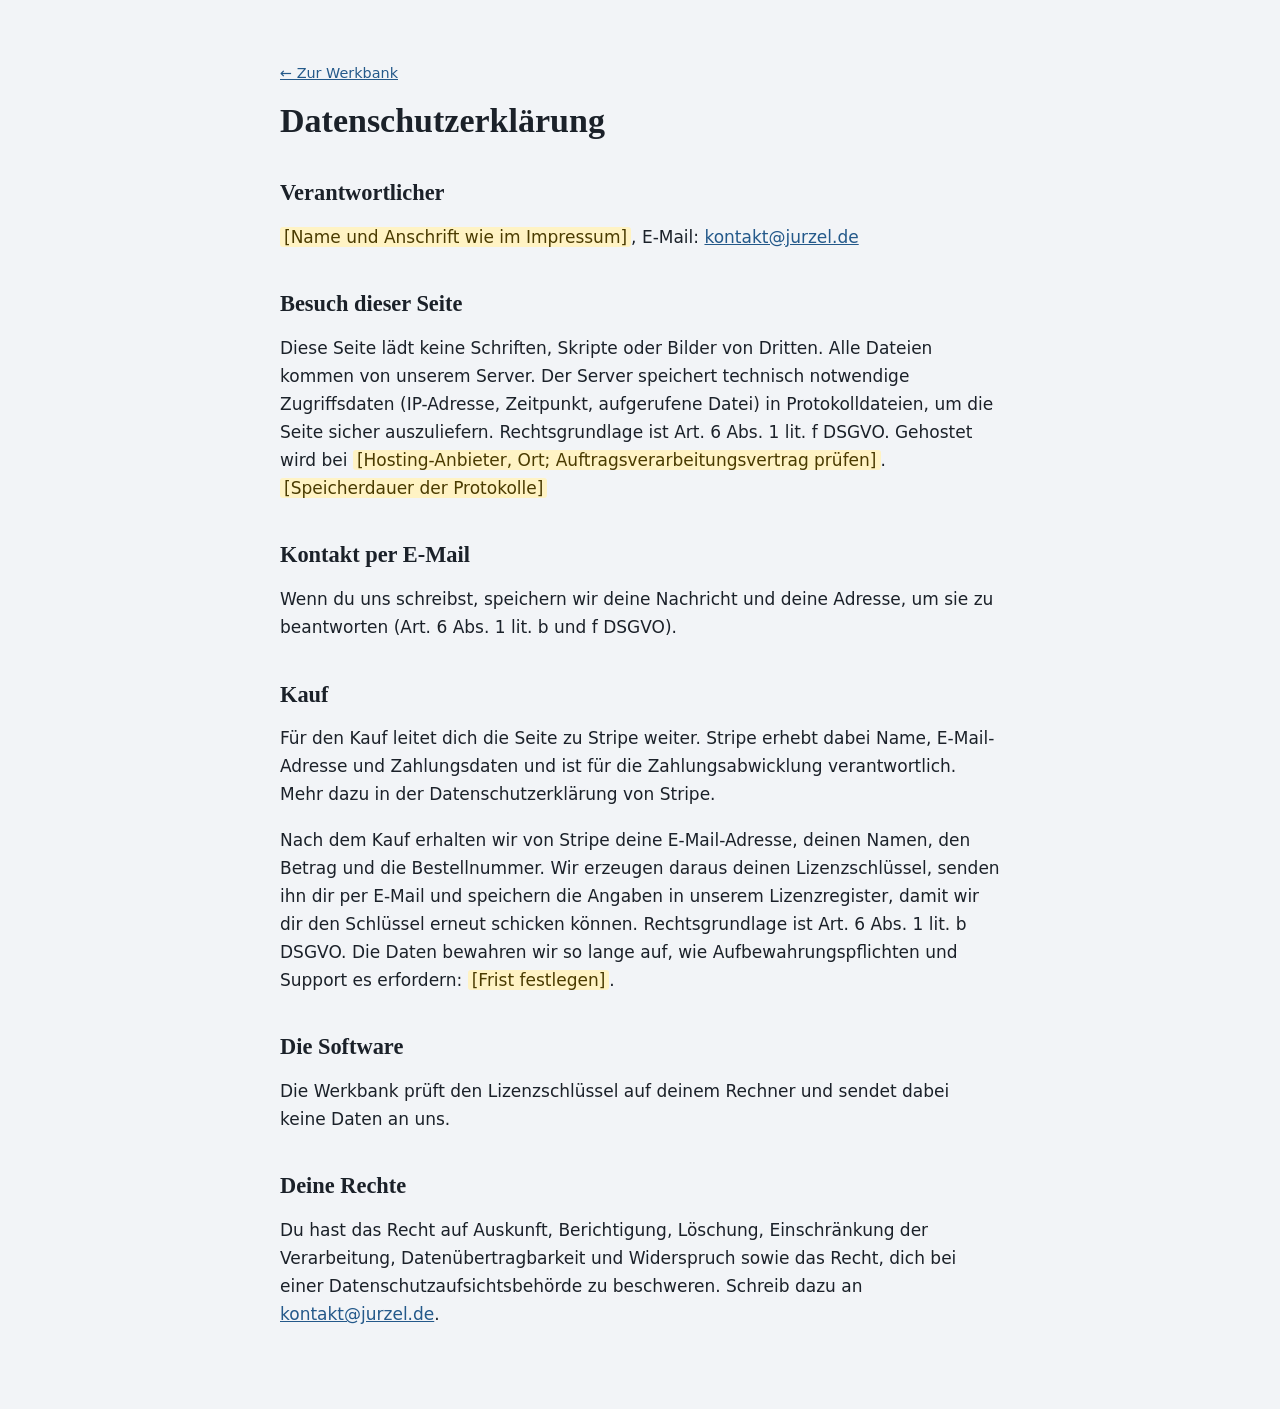
==== werkstatt-web/datenschutz.html @ 3117aa45 "Werkbank 1.1.0 mit Dart/Flutter-Code-Prüfer Erster Stand im Repository: Editor-App, Kern, Buchsatz, " ====
<!doctype html>
<html lang="de">
<head>
<meta charset="utf-8">
<meta name="viewport" content="width=device-width, initial-scale=1">
<meta name="robots" content="noindex">
<title>Datenschutz</title>
<link rel="stylesheet" href="schriften/schriften.css">
<style>
:root{--bg:#f2f4f7;--text:#1b2129;--leise:#566170;--akzent:#24598a;--linie:#cfd6df;color-scheme:light}
@media (prefers-color-scheme:dark){:root{--bg:#171c22;--text:#e4e8ee;--leise:#a3adbb;--akzent:#8fb6da;--linie:#374250;color-scheme:dark}}
body{margin:0;background:var(--bg);color:var(--text);font:400 17px/1.65 "IBM Plex Sans","Segoe UI",system-ui,sans-serif;padding:0 max(16px,env(safe-area-inset-left,0px))}
main{max-width:720px;margin:0 auto;padding-block:48px 64px}
h1,h2{font-family:"Newsreader",Georgia,serif;font-weight:560;line-height:1.15;margin:0 0 .6em}
h2{font-size:1.4rem;margin-top:1.8em}a{color:var(--akzent)}
.todo{background:#fff3c4;color:#4a3b00;padding:0 4px;border-radius:3px}
.zurueck{font-size:.9rem;color:var(--leise)}
</style>
</head>
<body>
<main>
<p class="zurueck"><a href="index.html">← Zur Werkbank</a></p>
<h1>Datenschutzerklärung</h1>
<h2>Verantwortlicher</h2>
<p><span class="todo">[Name und Anschrift wie im Impressum]</span>, E-Mail: <a href="mailto:kontakt@jurzel.de">kontakt@jurzel.de</a></p>
<h2>Besuch dieser Seite</h2>
<p>Diese Seite lädt keine Schriften, Skripte oder Bilder von Dritten. Alle Dateien kommen von unserem Server. Der Server speichert technisch notwendige Zugriffsdaten (IP-Adresse, Zeitpunkt, aufgerufene Datei) in Protokolldateien, um die Seite sicher auszuliefern. Rechtsgrundlage ist Art. 6 Abs. 1 lit. f DSGVO. Gehostet wird bei <span class="todo">[Hosting-Anbieter, Ort; Auftragsverarbeitungsvertrag prüfen]</span>. <span class="todo">[Speicherdauer der Protokolle]</span></p>
<h2>Kontakt per E-Mail</h2>
<p>Wenn du uns schreibst, speichern wir deine Nachricht und deine Adresse, um sie zu beantworten (Art. 6 Abs. 1 lit. b und f DSGVO).</p>
<h2>Kauf</h2>
<p>Für den Kauf leitet dich die Seite zu Stripe weiter. Stripe erhebt dabei Name, E-Mail-Adresse und Zahlungsdaten und ist für die Zahlungsabwicklung verantwortlich. Mehr dazu in der Datenschutzerklärung von Stripe.</p>
<p>Nach dem Kauf erhalten wir von Stripe deine E-Mail-Adresse, deinen Namen, den Betrag und die Bestellnummer. Wir erzeugen daraus deinen Lizenzschlüssel, senden ihn dir per E-Mail und speichern die Angaben in unserem Lizenzregister, damit wir dir den Schlüssel erneut schicken können. Rechtsgrundlage ist Art. 6 Abs. 1 lit. b DSGVO. Die Daten bewahren wir so lange auf, wie Aufbewahrungspflichten und Support es erfordern: <span class="todo">[Frist festlegen]</span>.</p>
<h2>Die Software</h2>
<p>Die Werkbank prüft den Lizenzschlüssel auf deinem Rechner und sendet dabei keine Daten an uns.</p>
<h2>Deine Rechte</h2>
<p>Du hast das Recht auf Auskunft, Berichtigung, Löschung, Einschränkung der Verarbeitung, Datenübertragbarkeit und Widerspruch sowie das Recht, dich bei einer Datenschutzaufsichtsbehörde zu beschweren. Schreib dazu an <a href="mailto:kontakt@jurzel.de">kontakt@jurzel.de</a>.</p>
</main>
</body>
</html>
---- werkstatt-web/schriften/schriften.css ----
/* latin-ext */
@font-face {
  font-family: 'IBM Plex Sans';
  font-style: normal;
  font-weight: 400;
  font-stretch: 100%;
  font-display: swap;
  src: url(schriften/IBMPlexSans-normal-latin-ext-71c30c.woff2) format('woff2');
  unicode-range: U+0100-02BA, U+02BD-02C5, U+02C7-02CC, U+02CE-02D7, U+02DD-02FF, U+0304, U+0308, U+0329, U+1D00-1DBF, U+1E00-1E9F, U+1EF2-1EFF, U+2020, U+20A0-20AB, U+20AD-20C4, U+2113, U+2C60-2C7F, U+A720-A7FF;
}
/* latin */
@font-face {
  font-family: 'IBM Plex Sans';
  font-style: normal;
  font-weight: 400;
  font-stretch: 100%;
  font-display: swap;
  src: url(schriften/IBMPlexSans-normal-latin-a68a20.woff2) format('woff2');
  unicode-range: U+0000-00FF, U+0131, U+0152-0153, U+02BB-02BC, U+02C6, U+02DA, U+02DC, U+0304, U+0308, U+0329, U+2000-206F, U+20AC, U+2122, U+2191, U+2193, U+2212, U+2215, U+FEFF, U+FFFD;
}
/* latin-ext */
@font-face {
  font-family: 'IBM Plex Sans';
  font-style: normal;
  font-weight: 500;
  font-stretch: 100%;
  font-display: swap;
  src: url(schriften/IBMPlexSans-normal-latin-ext-71c30c.woff2) format('woff2');
  unicode-range: U+0100-02BA, U+02BD-02C5, U+02C7-02CC, U+02CE-02D7, U+02DD-02FF, U+0304, U+0308, U+0329, U+1D00-1DBF, U+1E00-1E9F, U+1EF2-1EFF, U+2020, U+20A0-20AB, U+20AD-20C4, U+2113, U+2C60-2C7F, U+A720-A7FF;
}
/* latin */
@font-face {
  font-family: 'IBM Plex Sans';
  font-style: normal;
  font-weight: 500;
  font-stretch: 100%;
  font-display: swap;
  src: url(schriften/IBMPlexSans-normal-latin-a68a20.woff2) format('woff2');
  unicode-range: U+0000-00FF, U+0131, U+0152-0153, U+02BB-02BC, U+02C6, U+02DA, U+02DC, U+0304, U+0308, U+0329, U+2000-206F, U+20AC, U+2122, U+2191, U+2193, U+2212, U+2215, U+FEFF, U+FFFD;
}
/* latin-ext */
@font-face {
  font-family: 'IBM Plex Sans';
  font-style: normal;
  font-weight: 600;
  font-stretch: 100%;
  font-display: swap;
  src: url(schriften/IBMPlexSans-normal-latin-ext-71c30c.woff2) format('woff2');
  unicode-range: U+0100-02BA, U+02BD-02C5, U+02C7-02CC, U+02CE-02D7, U+02DD-02FF, U+0304, U+0308, U+0329, U+1D00-1DBF, U+1E00-1E9F, U+1EF2-1EFF, U+2020, U+20A0-20AB, U+20AD-20C4, U+2113, U+2C60-2C7F, U+A720-A7FF;
}
/* latin */
@font-face {
  font-family: 'IBM Plex Sans';
  font-style: normal;
  font-weight: 600;
  font-stretch: 100%;
  font-display: swap;
  src: url(schriften/IBMPlexSans-normal-latin-a68a20.woff2) format('woff2');
  unicode-range: U+0000-00FF, U+0131, U+0152-0153, U+02BB-02BC, U+02C6, U+02DA, U+02DC, U+0304, U+0308, U+0329, U+2000-206F, U+20AC, U+2122, U+2191, U+2193, U+2212, U+2215, U+FEFF, U+FFFD;
}
/* latin-ext */
@font-face {
  font-family: 'JetBrains Mono';
  font-style: normal;
  font-weight: 400;
  font-display: swap;
  src: url(schriften/JetBrainsMono-normal-latin-ext-ba1653.woff2) format('woff2');
  unicode-range: U+0100-02BA, U+02BD-02C5, U+02C7-02CC, U+02CE-02D7, U+02DD-02FF, U+0304, U+0308, U+0329, U+1D00-1DBF, U+1E00-1E9F, U+1EF2-1EFF, U+2020, U+20A0-20AB, U+20AD-20C4, U+2113, U+2C60-2C7F, U+A720-A7FF;
}
/* latin */
@font-face {
  font-family: 'JetBrains Mono';
  font-style: normal;
  font-weight: 400;
  font-display: swap;
  src: url(schriften/JetBrainsMono-normal-latin-480c06.woff2) format('woff2');
  unicode-range: U+0000-00FF, U+0131, U+0152-0153, U+02BB-02BC, U+02C6, U+02DA, U+02DC, U+0304, U+0308, U+0329, U+2000-206F, U+20AC, U+2122, U+2191, U+2193, U+2212, U+2215, U+FEFF, U+FFFD;
}
/* latin-ext */
@font-face {
  font-family: 'JetBrains Mono';
  font-style: normal;
  font-weight: 500;
  font-display: swap;
  src: url(schriften/JetBrainsMono-normal-latin-ext-ba1653.woff2) format('woff2');
  unicode-range: U+0100-02BA, U+02BD-02C5, U+02C7-02CC, U+02CE-02D7, U+02DD-02FF, U+0304, U+0308, U+0329, U+1D00-1DBF, U+1E00-1E9F, U+1EF2-1EFF, U+2020, U+20A0-20AB, U+20AD-20C4, U+2113, U+2C60-2C7F, U+A720-A7FF;
}
/* latin */
@font-face {
  font-family: 'JetBrains Mono';
  font-style: normal;
  font-weight: 500;
  font-display: swap;
  src: url(schriften/JetBrainsMono-normal-latin-480c06.woff2) format('woff2');
  unicode-range: U+0000-00FF, U+0131, U+0152-0153, U+02BB-02BC, U+02C6, U+02DA, U+02DC, U+0304, U+0308, U+0329, U+2000-206F, U+20AC, U+2122, U+2191, U+2193, U+2212, U+2215, U+FEFF, U+FFFD;
}
/* latin-ext */
@font-face {
  font-family: 'Newsreader';
  font-style: italic;
  font-weight: 400 600;
  font-display: swap;
  src: url(schriften/Newsreader-italic-latin-ext-c62bdc.woff2) format('woff2');
  unicode-range: U+0100-02BA, U+02BD-02C5, U+02C7-02CC, U+02CE-02D7, U+02DD-02FF, U+0304, U+0308, U+0329, U+1D00-1DBF, U+1E00-1E9F, U+1EF2-1EFF, U+2020, U+20A0-20AB, U+20AD-20C4, U+2113, U+2C60-2C7F, U+A720-A7FF;
}
/* latin */
@font-face {
  font-family: 'Newsreader';
  font-style: italic;
  font-weight: 400 600;
  font-display: swap;
  src: url(schriften/Newsreader-italic-latin-84f4aa.woff2) format('woff2');
  unicode-range: U+0000-00FF, U+0131, U+0152-0153, U+02BB-02BC, U+02C6, U+02DA, U+02DC, U+0304, U+0308, U+0329, U+2000-206F, U+20AC, U+2122, U+2191, U+2193, U+2212, U+2215, U+FEFF, U+FFFD;
}
/* latin-ext */
@font-face {
  font-family: 'Newsreader';
  font-style: normal;
  font-weight: 400 700;
  font-display: swap;
  src: url(schriften/Newsreader-normal-latin-ext-d8c865.woff2) format('woff2');
  unicode-range: U+0100-02BA, U+02BD-02C5, U+02C7-02CC, U+02CE-02D7, U+02DD-02FF, U+0304, U+0308, U+0329, U+1D00-1DBF, U+1E00-1E9F, U+1EF2-1EFF, U+2020, U+20A0-20AB, U+20AD-20C4, U+2113, U+2C60-2C7F, U+A720-A7FF;
}
/* latin */
@font-face {
  font-family: 'Newsreader';
  font-style: normal;
  font-weight: 400 700;
  font-display: swap;
  src: url(schriften/Newsreader-normal-latin-b76914.woff2) format('woff2');
  unicode-range: U+0000-00FF, U+0131, U+0152-0153, U+02BB-02BC, U+02C6, U+02DA, U+02DC, U+0304, U+0308, U+0329, U+2000-206F, U+20AC, U+2122, U+2191, U+2193, U+2212, U+2215, U+FEFF, U+FFFD;
}
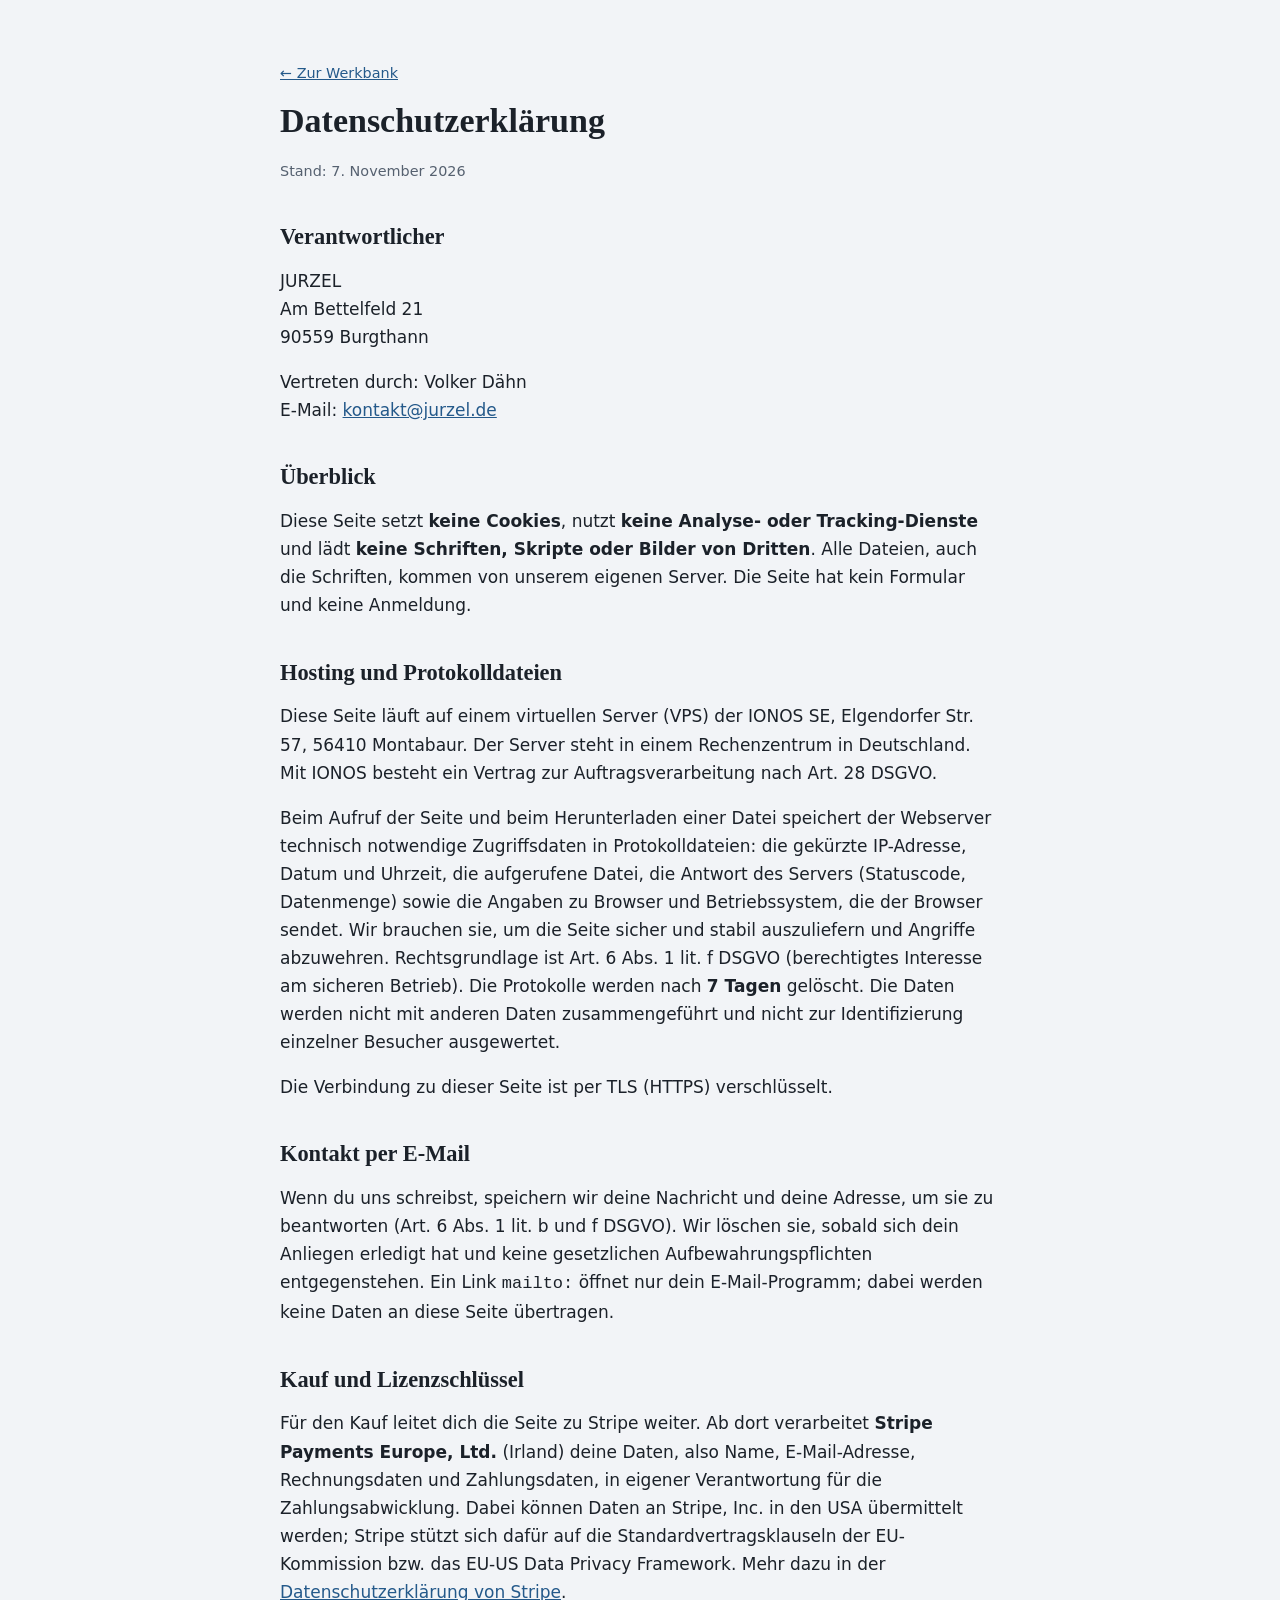
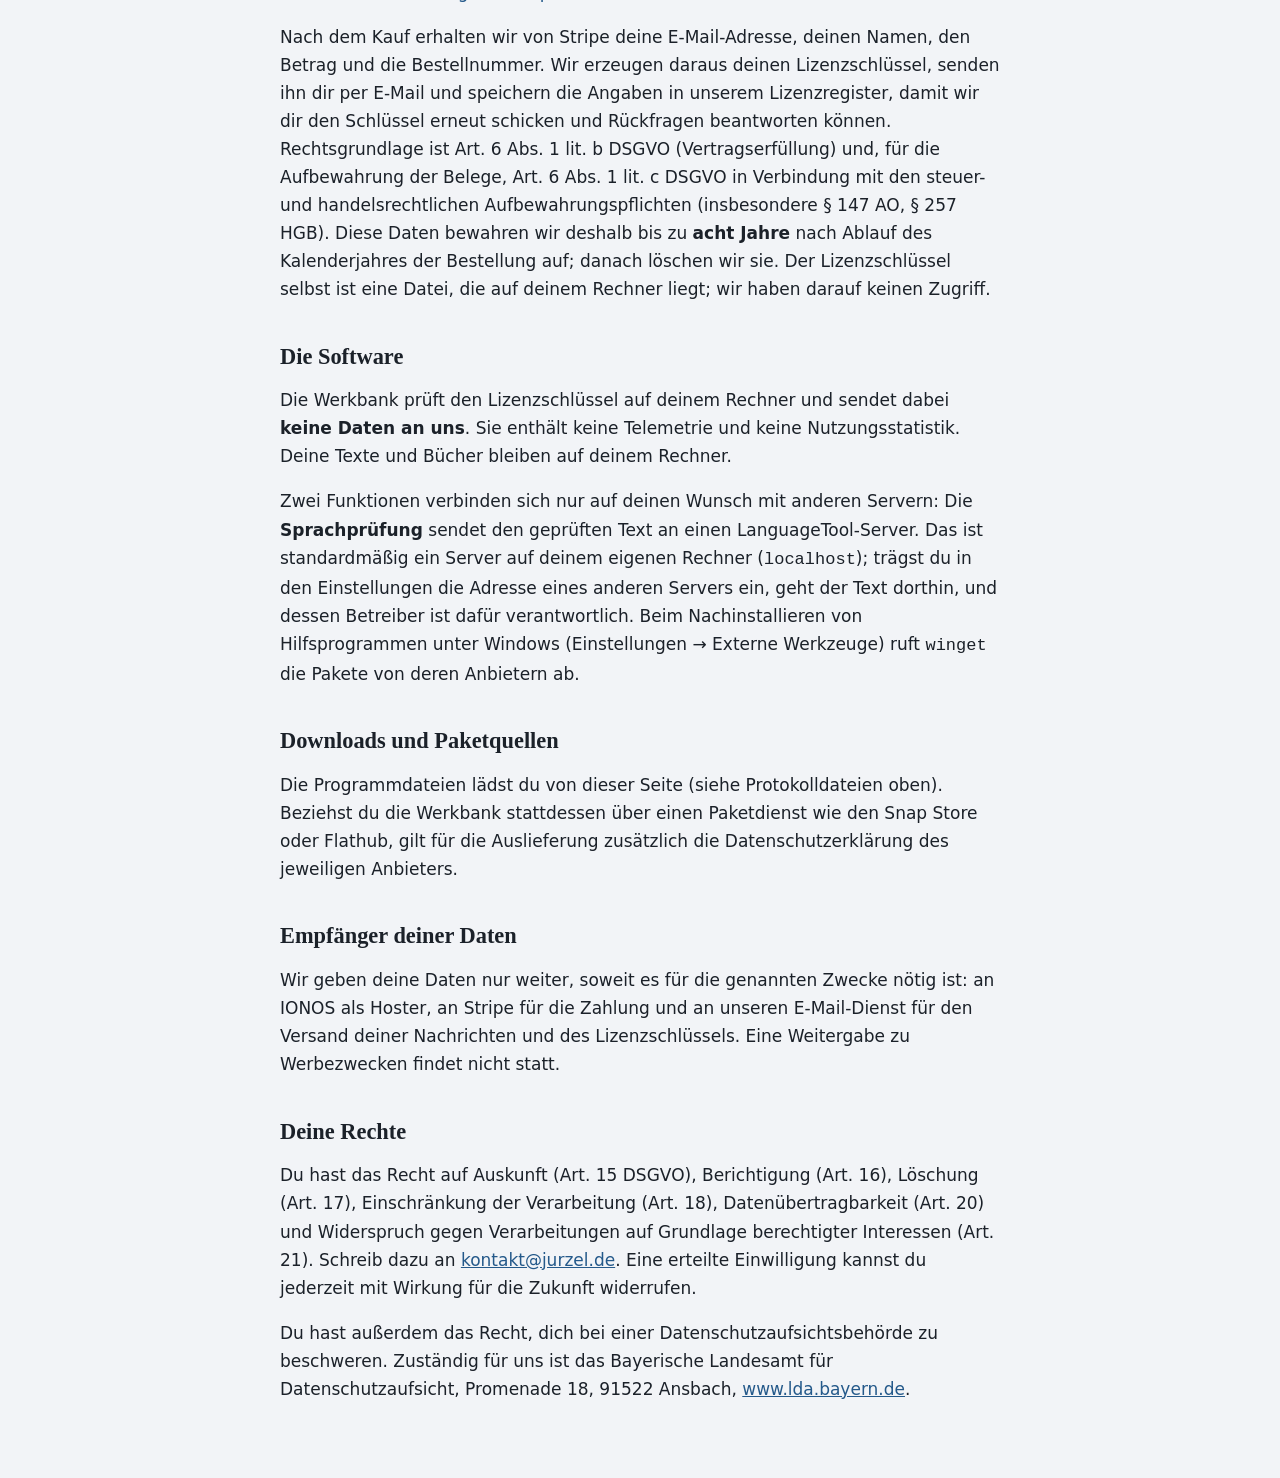
==== commit b6f0ebf0: "Version 1.5 mit Menü und Statuszeile" ====
--- a/werkstatt-web/datenschutz.html
+++ b/werkstatt-web/datenschutz.html
@@ -21,19 +21,43 @@
 <main>
 <p class="zurueck"><a href="index.html">← Zur Werkbank</a></p>
 <h1>Datenschutzerklärung</h1>
+<p class="zurueck">Stand: 7. November 2026</p>
+
 <h2>Verantwortlicher</h2>
-<p><span class="todo">[Name und Anschrift wie im Impressum]</span>, E-Mail: <a href="mailto:kontakt@jurzel.de">kontakt@jurzel.de</a></p>
-<h2>Besuch dieser Seite</h2>
-<p>Diese Seite lädt keine Schriften, Skripte oder Bilder von Dritten. Alle Dateien kommen von unserem Server. Der Server speichert technisch notwendige Zugriffsdaten (IP-Adresse, Zeitpunkt, aufgerufene Datei) in Protokolldateien, um die Seite sicher auszuliefern. Rechtsgrundlage ist Art. 6 Abs. 1 lit. f DSGVO. Gehostet wird bei <span class="todo">[Hosting-Anbieter, Ort; Auftragsverarbeitungsvertrag prüfen]</span>. <span class="todo">[Speicherdauer der Protokolle]</span></p>
+<p>JURZEL<br>
+Am Bettelfeld 21<br>
+90559 Burgthann</p>
+<p>Vertreten durch: Volker Dähn<br>
+E-Mail: <a href="mailto:kontakt@jurzel.de">kontakt@jurzel.de</a></p>
+
+<h2>Überblick</h2>
+<p>Diese Seite setzt <b>keine Cookies</b>, nutzt <b>keine Analyse- oder Tracking-Dienste</b> und lädt <b>keine Schriften, Skripte oder Bilder von Dritten</b>. Alle Dateien, auch die Schriften, kommen von unserem eigenen Server. Die Seite hat kein Formular und keine Anmeldung.</p>
+
+<h2>Hosting und Protokolldateien</h2>
+<p>Diese Seite läuft auf einem virtuellen Server (VPS) der IONOS SE, Elgendorfer Str. 57, 56410 Montabaur. Der Server steht in einem Rechenzentrum in Deutschland. Mit IONOS besteht ein Vertrag zur Auftragsverarbeitung nach Art. 28 DSGVO.</p>
+<p>Beim Aufruf der Seite und beim Herunterladen einer Datei speichert der Webserver technisch notwendige Zugriffsdaten in Protokolldateien: die gekürzte IP-Adresse, Datum und Uhrzeit, die aufgerufene Datei, die Antwort des Servers (Statuscode, Datenmenge) sowie die Angaben zu Browser und Betriebssystem, die der Browser sendet. Wir brauchen sie, um die Seite sicher und stabil auszuliefern und Angriffe abzuwehren. Rechtsgrundlage ist Art. 6 Abs. 1 lit. f DSGVO (berechtigtes Interesse am sicheren Betrieb). Die Protokolle werden nach <b>7 Tagen</b> gelöscht. Die Daten werden nicht mit anderen Daten zusammengeführt und nicht zur Identifizierung einzelner Besucher ausgewertet.</p>
+<p>Die Verbindung zu dieser Seite ist per TLS (HTTPS) verschlüsselt.</p>
+
 <h2>Kontakt per E-Mail</h2>
-<p>Wenn du uns schreibst, speichern wir deine Nachricht und deine Adresse, um sie zu beantworten (Art. 6 Abs. 1 lit. b und f DSGVO).</p>
-<h2>Kauf</h2>
-<p>Für den Kauf leitet dich die Seite zu Stripe weiter. Stripe erhebt dabei Name, E-Mail-Adresse und Zahlungsdaten und ist für die Zahlungsabwicklung verantwortlich. Mehr dazu in der Datenschutzerklärung von Stripe.</p>
-<p>Nach dem Kauf erhalten wir von Stripe deine E-Mail-Adresse, deinen Namen, den Betrag und die Bestellnummer. Wir erzeugen daraus deinen Lizenzschlüssel, senden ihn dir per E-Mail und speichern die Angaben in unserem Lizenzregister, damit wir dir den Schlüssel erneut schicken können. Rechtsgrundlage ist Art. 6 Abs. 1 lit. b DSGVO. Die Daten bewahren wir so lange auf, wie Aufbewahrungspflichten und Support es erfordern: <span class="todo">[Frist festlegen]</span>.</p>
+<p>Wenn du uns schreibst, speichern wir deine Nachricht und deine Adresse, um sie zu beantworten (Art. 6 Abs. 1 lit. b und f DSGVO). Wir löschen sie, sobald sich dein Anliegen erledigt hat und keine gesetzlichen Aufbewahrungspflichten entgegenstehen. Ein Link <code>mailto:</code> öffnet nur dein E-Mail-Programm; dabei werden keine Daten an diese Seite übertragen.</p>
+
+<h2>Kauf und Lizenzschlüssel</h2>
+<p>Für den Kauf leitet dich die Seite zu Stripe weiter. Ab dort verarbeitet <b>Stripe Payments Europe, Ltd.</b> (Irland) deine Daten, also Name, E-Mail-Adresse, Rechnungsdaten und Zahlungsdaten, in eigener Verantwortung für die Zahlungsabwicklung. Dabei können Daten an Stripe, Inc. in den USA übermittelt werden; Stripe stützt sich dafür auf die Standardvertragsklauseln der EU-Kommission bzw. das EU-US Data Privacy Framework. Mehr dazu in der <a href="https://stripe.com/de/privacy">Datenschutzerklärung von Stripe</a>.</p>
+<p>Nach dem Kauf erhalten wir von Stripe deine E-Mail-Adresse, deinen Namen, den Betrag und die Bestellnummer. Wir erzeugen daraus deinen Lizenzschlüssel, senden ihn dir per E-Mail und speichern die Angaben in unserem Lizenzregister, damit wir dir den Schlüssel erneut schicken und Rückfragen beantworten können. Rechtsgrundlage ist Art. 6 Abs. 1 lit. b DSGVO (Vertragserfüllung) und, für die Aufbewahrung der Belege, Art. 6 Abs. 1 lit. c DSGVO in Verbindung mit den steuer- und handelsrechtlichen Aufbewahrungspflichten (insbesondere § 147 AO, § 257 HGB). Diese Daten bewahren wir deshalb bis zu <b>acht Jahre</b> nach Ablauf des Kalenderjahres der Bestellung auf; danach löschen wir sie. Der Lizenzschlüssel selbst ist eine Datei, die auf deinem Rechner liegt; wir haben darauf keinen Zugriff.</p>
+
 <h2>Die Software</h2>
-<p>Die Werkbank prüft den Lizenzschlüssel auf deinem Rechner und sendet dabei keine Daten an uns.</p>
+<p>Die Werkbank prüft den Lizenzschlüssel auf deinem Rechner und sendet dabei <b>keine Daten an uns</b>. Sie enthält keine Telemetrie und keine Nutzungsstatistik. Deine Texte und Bücher bleiben auf deinem Rechner.</p>
+<p>Zwei Funktionen verbinden sich nur auf deinen Wunsch mit anderen Servern: Die <b>Sprachprüfung</b> sendet den geprüften Text an einen LanguageTool-Server. Das ist standardmäßig ein Server auf deinem eigenen Rechner (<code>localhost</code>); trägst du in den Einstellungen die Adresse eines anderen Servers ein, geht der Text dorthin, und dessen Betreiber ist dafür verantwortlich. Beim Nachinstallieren von Hilfsprogrammen unter Windows (Einstellungen → Externe Werkzeuge) ruft <code>winget</code> die Pakete von deren Anbietern ab.</p>
+
+<h2>Downloads und Paketquellen</h2>
+<p>Die Programmdateien lädst du von dieser Seite (siehe Protokolldateien oben). Beziehst du die Werkbank stattdessen über einen Paketdienst wie den Snap Store oder Flathub, gilt für die Auslieferung zusätzlich die Datenschutzerklärung des jeweiligen Anbieters.</p>
+
+<h2>Empfänger deiner Daten</h2>
+<p>Wir geben deine Daten nur weiter, soweit es für die genannten Zwecke nötig ist: an IONOS als Hoster, an Stripe für die Zahlung und an unseren E-Mail-Dienst für den Versand deiner Nachrichten und des Lizenzschlüssels. Eine Weitergabe zu Werbezwecken findet nicht statt.</p>
+
 <h2>Deine Rechte</h2>
-<p>Du hast das Recht auf Auskunft, Berichtigung, Löschung, Einschränkung der Verarbeitung, Datenübertragbarkeit und Widerspruch sowie das Recht, dich bei einer Datenschutzaufsichtsbehörde zu beschweren. Schreib dazu an <a href="mailto:kontakt@jurzel.de">kontakt@jurzel.de</a>.</p>
+<p>Du hast das Recht auf Auskunft (Art. 15 DSGVO), Berichtigung (Art. 16), Löschung (Art. 17), Einschränkung der Verarbeitung (Art. 18), Datenübertragbarkeit (Art. 20) und Widerspruch gegen Verarbeitungen auf Grundlage berechtigter Interessen (Art. 21). Schreib dazu an <a href="mailto:kontakt@jurzel.de">kontakt@jurzel.de</a>. Eine erteilte Einwilligung kannst du jederzeit mit Wirkung für die Zukunft widerrufen.</p>
+<p>Du hast außerdem das Recht, dich bei einer Datenschutzaufsichtsbehörde zu beschweren. Zuständig für uns ist das Bayerische Landesamt für Datenschutzaufsicht, Promenade 18, 91522 Ansbach, <a href="https://www.lda.bayern.de">www.lda.bayern.de</a>.</p>
 </main>
 </body>
 </html>
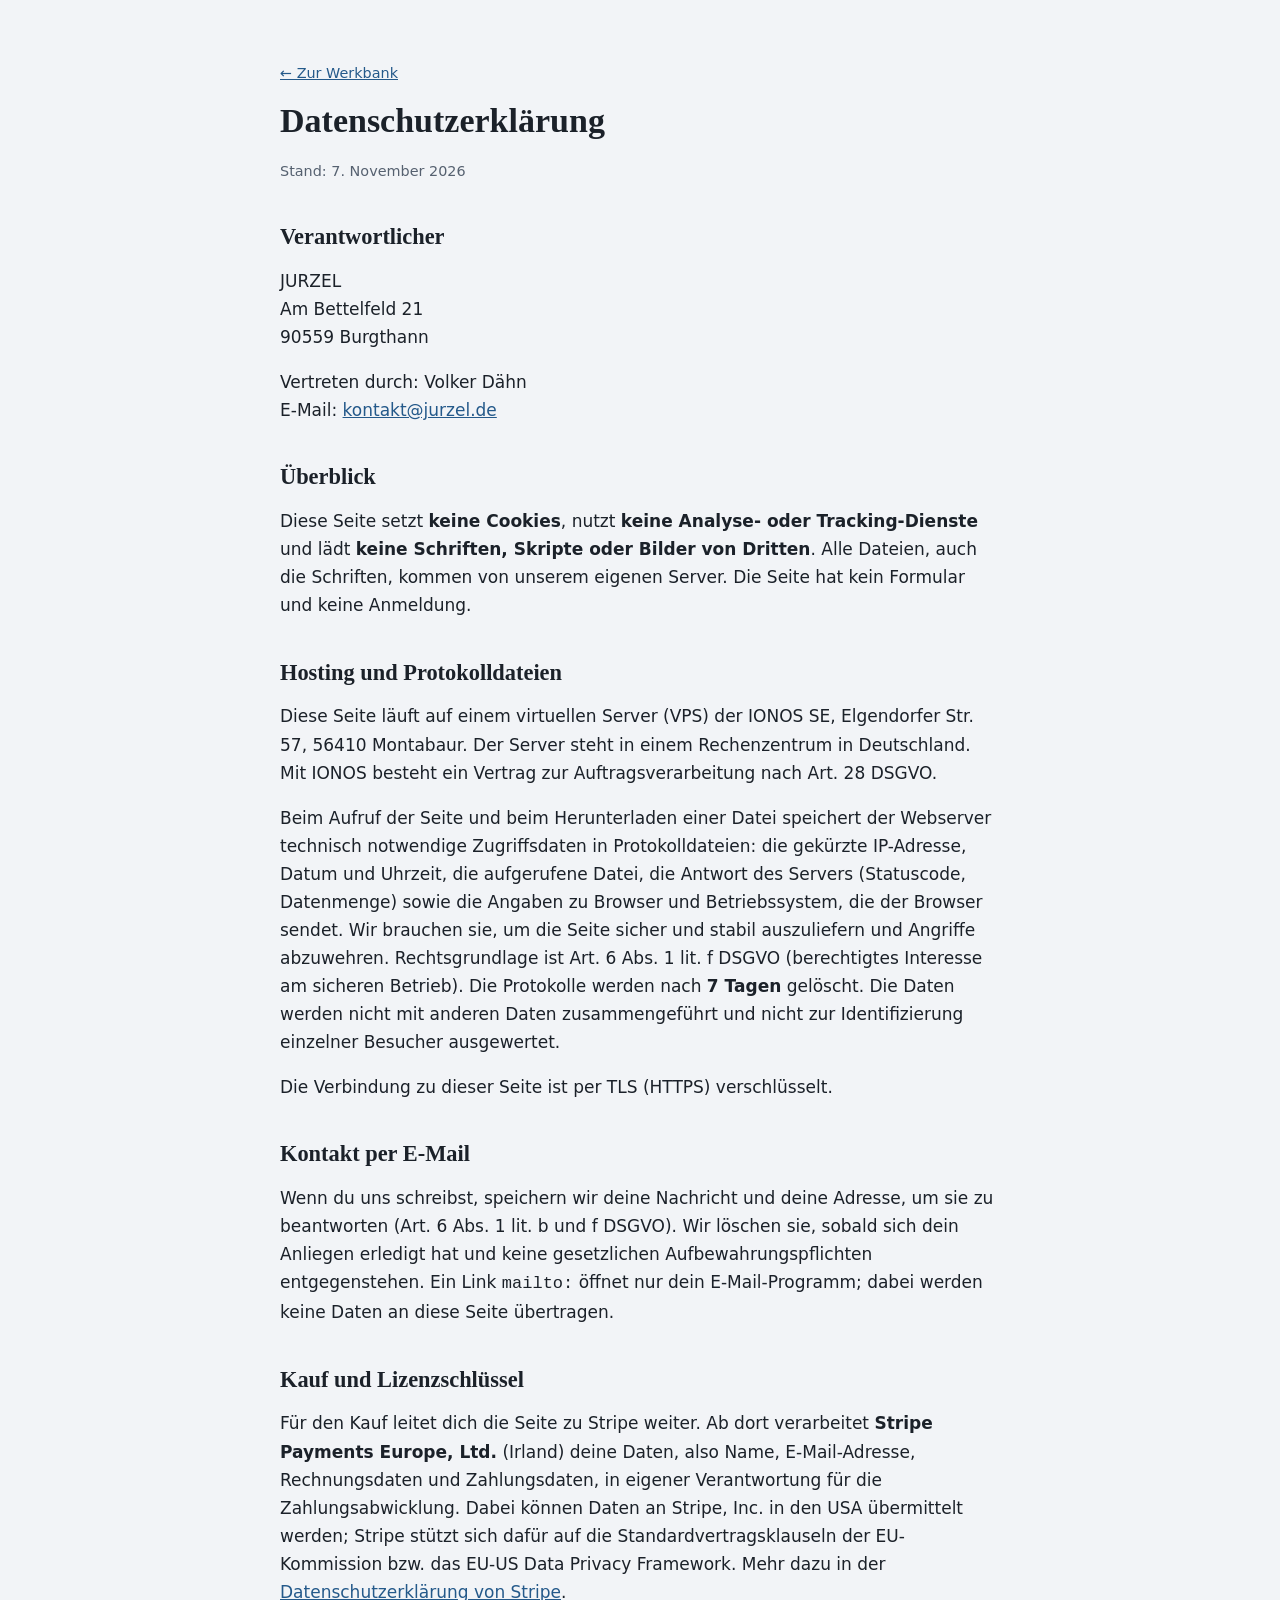
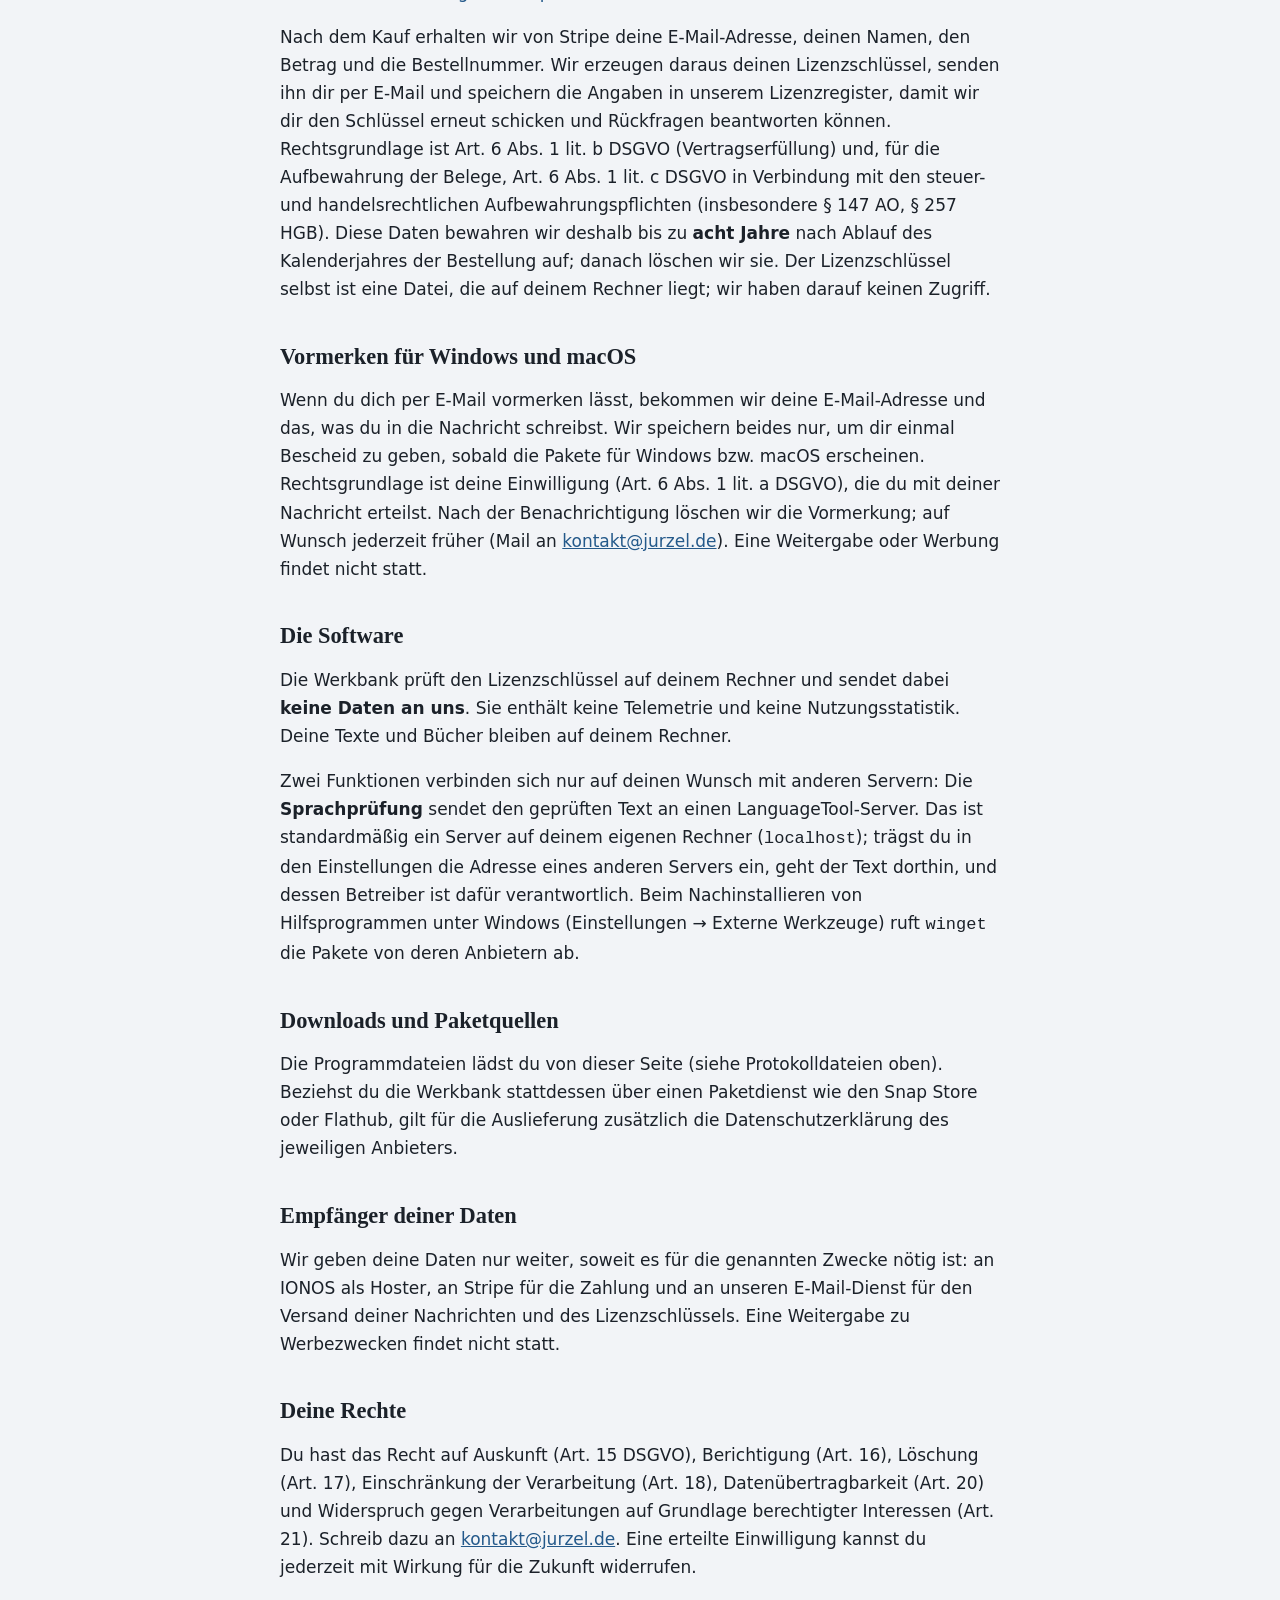
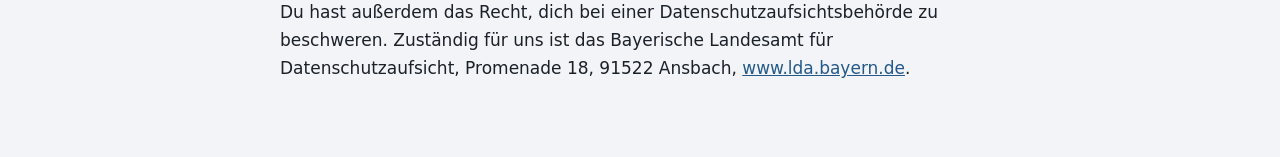
==== commit 3ff12150: "Lizenzkonformität, Skript-Prüfer, schlanker Snap, überarbeitete Webseite - Lizenzen: Lizenztexte der" ====
--- a/werkstatt-web/datenschutz.html
+++ b/werkstatt-web/datenschutz.html
@@ -45,6 +45,9 @@
 <p>Für den Kauf leitet dich die Seite zu Stripe weiter. Ab dort verarbeitet <b>Stripe Payments Europe, Ltd.</b> (Irland) deine Daten, also Name, E-Mail-Adresse, Rechnungsdaten und Zahlungsdaten, in eigener Verantwortung für die Zahlungsabwicklung. Dabei können Daten an Stripe, Inc. in den USA übermittelt werden; Stripe stützt sich dafür auf die Standardvertragsklauseln der EU-Kommission bzw. das EU-US Data Privacy Framework. Mehr dazu in der <a href="https://stripe.com/de/privacy">Datenschutzerklärung von Stripe</a>.</p>
 <p>Nach dem Kauf erhalten wir von Stripe deine E-Mail-Adresse, deinen Namen, den Betrag und die Bestellnummer. Wir erzeugen daraus deinen Lizenzschlüssel, senden ihn dir per E-Mail und speichern die Angaben in unserem Lizenzregister, damit wir dir den Schlüssel erneut schicken und Rückfragen beantworten können. Rechtsgrundlage ist Art. 6 Abs. 1 lit. b DSGVO (Vertragserfüllung) und, für die Aufbewahrung der Belege, Art. 6 Abs. 1 lit. c DSGVO in Verbindung mit den steuer- und handelsrechtlichen Aufbewahrungspflichten (insbesondere § 147 AO, § 257 HGB). Diese Daten bewahren wir deshalb bis zu <b>acht Jahre</b> nach Ablauf des Kalenderjahres der Bestellung auf; danach löschen wir sie. Der Lizenzschlüssel selbst ist eine Datei, die auf deinem Rechner liegt; wir haben darauf keinen Zugriff.</p>
 
+<h2 id="vormerken">Vormerken für Windows und macOS</h2>
+<p>Wenn du dich per E-Mail vormerken lässt, bekommen wir deine E-Mail-Adresse und das, was du in die Nachricht schreibst. Wir speichern beides nur, um dir einmal Bescheid zu geben, sobald die Pakete für Windows bzw. macOS erscheinen. Rechtsgrundlage ist deine Einwilligung (Art. 6 Abs. 1 lit. a DSGVO), die du mit deiner Nachricht erteilst. Nach der Benachrichtigung löschen wir die Vormerkung; auf Wunsch jederzeit früher (Mail an <a href="mailto:kontakt@jurzel.de">kontakt@jurzel.de</a>). Eine Weitergabe oder Werbung findet nicht statt.</p>
+
 <h2>Die Software</h2>
 <p>Die Werkbank prüft den Lizenzschlüssel auf deinem Rechner und sendet dabei <b>keine Daten an uns</b>. Sie enthält keine Telemetrie und keine Nutzungsstatistik. Deine Texte und Bücher bleiben auf deinem Rechner.</p>
 <p>Zwei Funktionen verbinden sich nur auf deinen Wunsch mit anderen Servern: Die <b>Sprachprüfung</b> sendet den geprüften Text an einen LanguageTool-Server. Das ist standardmäßig ein Server auf deinem eigenen Rechner (<code>localhost</code>); trägst du in den Einstellungen die Adresse eines anderen Servers ein, geht der Text dorthin, und dessen Betreiber ist dafür verantwortlich. Beim Nachinstallieren von Hilfsprogrammen unter Windows (Einstellungen → Externe Werkzeuge) ruft <code>winget</code> die Pakete von deren Anbietern ab.</p>
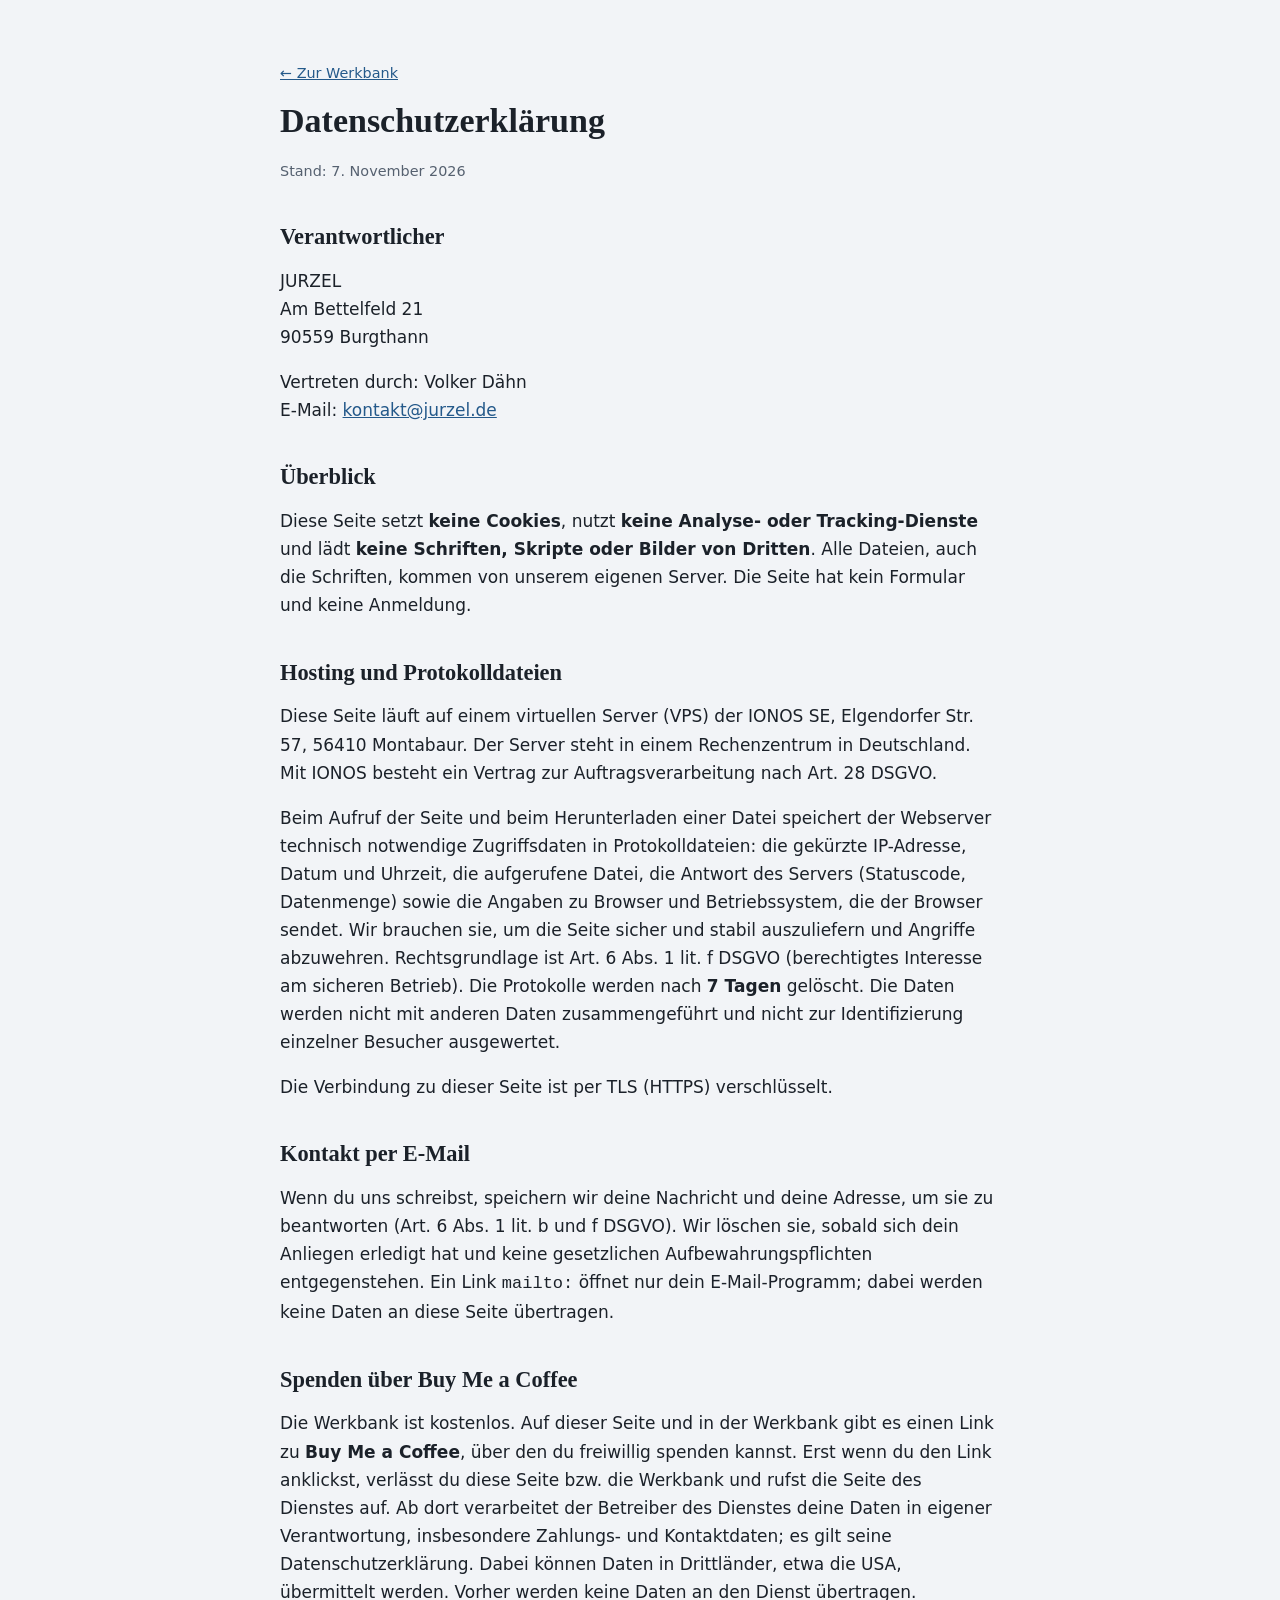
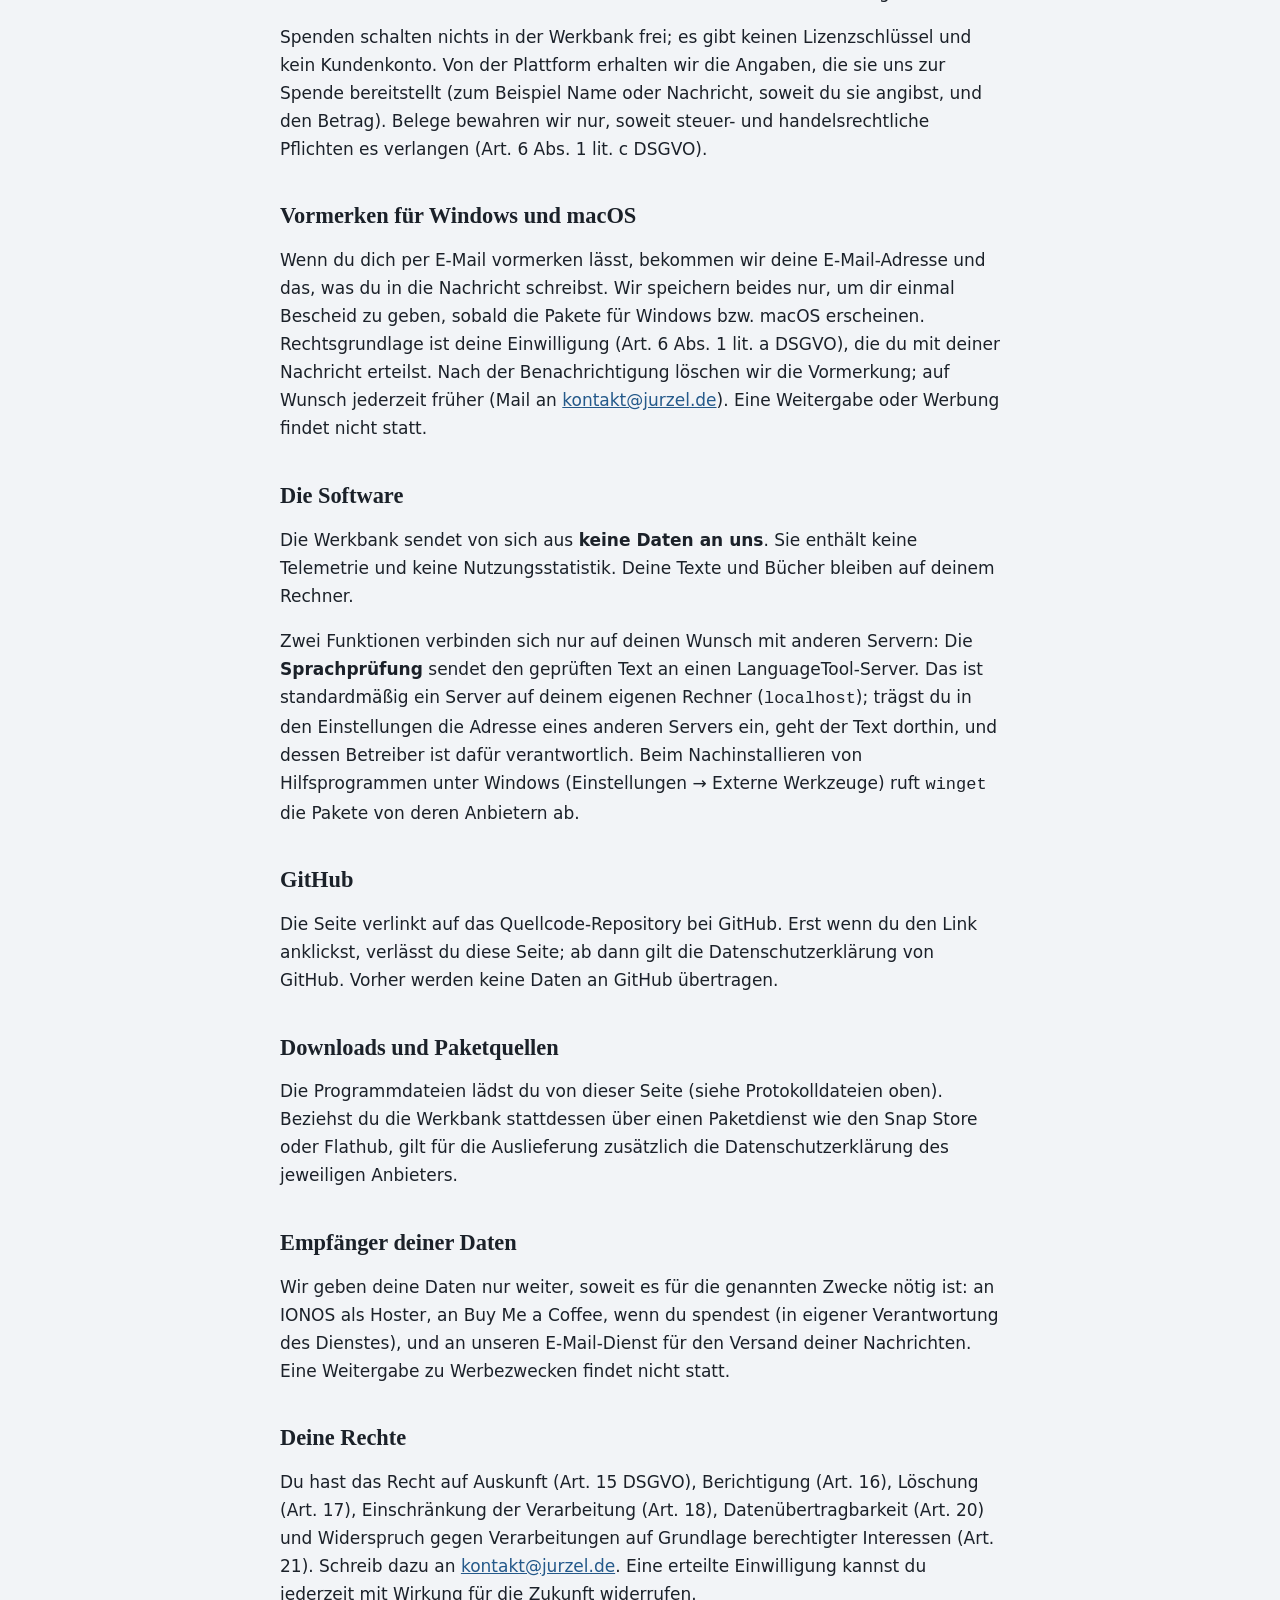
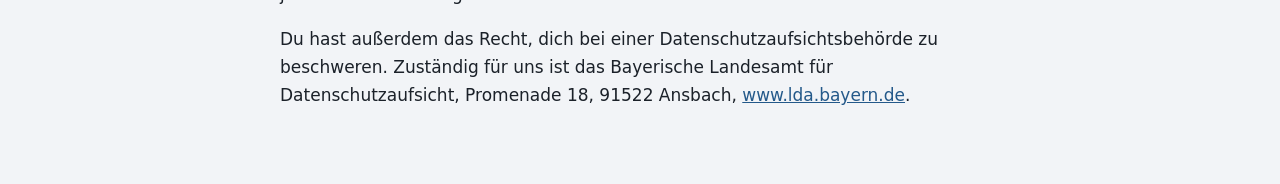
==== commit 78cc2c61: "Bereinigung: Veraltete Lizenz- und Stripe-Dateien entfernt" ====
--- a/werkstatt-web/datenschutz.html
+++ b/werkstatt-web/datenschutz.html
@@ -41,22 +41,25 @@
 <h2>Kontakt per E-Mail</h2>
 <p>Wenn du uns schreibst, speichern wir deine Nachricht und deine Adresse, um sie zu beantworten (Art. 6 Abs. 1 lit. b und f DSGVO). Wir löschen sie, sobald sich dein Anliegen erledigt hat und keine gesetzlichen Aufbewahrungspflichten entgegenstehen. Ein Link <code>mailto:</code> öffnet nur dein E-Mail-Programm; dabei werden keine Daten an diese Seite übertragen.</p>
 
-<h2>Kauf und Lizenzschlüssel</h2>
-<p>Für den Kauf leitet dich die Seite zu Stripe weiter. Ab dort verarbeitet <b>Stripe Payments Europe, Ltd.</b> (Irland) deine Daten, also Name, E-Mail-Adresse, Rechnungsdaten und Zahlungsdaten, in eigener Verantwortung für die Zahlungsabwicklung. Dabei können Daten an Stripe, Inc. in den USA übermittelt werden; Stripe stützt sich dafür auf die Standardvertragsklauseln der EU-Kommission bzw. das EU-US Data Privacy Framework. Mehr dazu in der <a href="https://stripe.com/de/privacy">Datenschutzerklärung von Stripe</a>.</p>
-<p>Nach dem Kauf erhalten wir von Stripe deine E-Mail-Adresse, deinen Namen, den Betrag und die Bestellnummer. Wir erzeugen daraus deinen Lizenzschlüssel, senden ihn dir per E-Mail und speichern die Angaben in unserem Lizenzregister, damit wir dir den Schlüssel erneut schicken und Rückfragen beantworten können. Rechtsgrundlage ist Art. 6 Abs. 1 lit. b DSGVO (Vertragserfüllung) und, für die Aufbewahrung der Belege, Art. 6 Abs. 1 lit. c DSGVO in Verbindung mit den steuer- und handelsrechtlichen Aufbewahrungspflichten (insbesondere § 147 AO, § 257 HGB). Diese Daten bewahren wir deshalb bis zu <b>acht Jahre</b> nach Ablauf des Kalenderjahres der Bestellung auf; danach löschen wir sie. Der Lizenzschlüssel selbst ist eine Datei, die auf deinem Rechner liegt; wir haben darauf keinen Zugriff.</p>
+<h2>Spenden über Buy Me a Coffee</h2>
+<p>Die Werkbank ist kostenlos. Auf dieser Seite und in der Werkbank gibt es einen Link zu <b>Buy Me a Coffee</b>, über den du freiwillig spenden kannst. Erst wenn du den Link anklickst, verlässt du diese Seite bzw. die Werkbank und rufst die Seite des Dienstes auf. Ab dort verarbeitet der Betreiber des Dienstes deine Daten in eigener Verantwortung, insbesondere Zahlungs- und Kontaktdaten; es gilt seine Datenschutzerklärung. Dabei können Daten in Drittländer, etwa die USA, übermittelt werden. Vorher werden keine Daten an den Dienst übertragen.</p>
+<p>Spenden schalten nichts in der Werkbank frei; es gibt keinen Lizenzschlüssel und kein Kundenkonto. Von der Plattform erhalten wir die Angaben, die sie uns zur Spende bereitstellt (zum Beispiel Name oder Nachricht, soweit du sie angibst, und den Betrag). Belege bewahren wir nur, soweit steuer- und handelsrechtliche Pflichten es verlangen (Art. 6 Abs. 1 lit. c DSGVO).</p>
 
 <h2 id="vormerken">Vormerken für Windows und macOS</h2>
 <p>Wenn du dich per E-Mail vormerken lässt, bekommen wir deine E-Mail-Adresse und das, was du in die Nachricht schreibst. Wir speichern beides nur, um dir einmal Bescheid zu geben, sobald die Pakete für Windows bzw. macOS erscheinen. Rechtsgrundlage ist deine Einwilligung (Art. 6 Abs. 1 lit. a DSGVO), die du mit deiner Nachricht erteilst. Nach der Benachrichtigung löschen wir die Vormerkung; auf Wunsch jederzeit früher (Mail an <a href="mailto:kontakt@jurzel.de">kontakt@jurzel.de</a>). Eine Weitergabe oder Werbung findet nicht statt.</p>
 
 <h2>Die Software</h2>
-<p>Die Werkbank prüft den Lizenzschlüssel auf deinem Rechner und sendet dabei <b>keine Daten an uns</b>. Sie enthält keine Telemetrie und keine Nutzungsstatistik. Deine Texte und Bücher bleiben auf deinem Rechner.</p>
+<p>Die Werkbank sendet von sich aus <b>keine Daten an uns</b>. Sie enthält keine Telemetrie und keine Nutzungsstatistik. Deine Texte und Bücher bleiben auf deinem Rechner.</p>
 <p>Zwei Funktionen verbinden sich nur auf deinen Wunsch mit anderen Servern: Die <b>Sprachprüfung</b> sendet den geprüften Text an einen LanguageTool-Server. Das ist standardmäßig ein Server auf deinem eigenen Rechner (<code>localhost</code>); trägst du in den Einstellungen die Adresse eines anderen Servers ein, geht der Text dorthin, und dessen Betreiber ist dafür verantwortlich. Beim Nachinstallieren von Hilfsprogrammen unter Windows (Einstellungen → Externe Werkzeuge) ruft <code>winget</code> die Pakete von deren Anbietern ab.</p>
+
+<h2>GitHub</h2>
+<p>Die Seite verlinkt auf das Quellcode-Repository bei GitHub. Erst wenn du den Link anklickst, verlässt du diese Seite; ab dann gilt die Datenschutzerklärung von GitHub. Vorher werden keine Daten an GitHub übertragen.</p>
 
 <h2>Downloads und Paketquellen</h2>
 <p>Die Programmdateien lädst du von dieser Seite (siehe Protokolldateien oben). Beziehst du die Werkbank stattdessen über einen Paketdienst wie den Snap Store oder Flathub, gilt für die Auslieferung zusätzlich die Datenschutzerklärung des jeweiligen Anbieters.</p>
 
 <h2>Empfänger deiner Daten</h2>
-<p>Wir geben deine Daten nur weiter, soweit es für die genannten Zwecke nötig ist: an IONOS als Hoster, an Stripe für die Zahlung und an unseren E-Mail-Dienst für den Versand deiner Nachrichten und des Lizenzschlüssels. Eine Weitergabe zu Werbezwecken findet nicht statt.</p>
+<p>Wir geben deine Daten nur weiter, soweit es für die genannten Zwecke nötig ist: an IONOS als Hoster, an Buy Me a Coffee, wenn du spendest (in eigener Verantwortung des Dienstes), und an unseren E-Mail-Dienst für den Versand deiner Nachrichten. Eine Weitergabe zu Werbezwecken findet nicht statt.</p>
 
 <h2>Deine Rechte</h2>
 <p>Du hast das Recht auf Auskunft (Art. 15 DSGVO), Berichtigung (Art. 16), Löschung (Art. 17), Einschränkung der Verarbeitung (Art. 18), Datenübertragbarkeit (Art. 20) und Widerspruch gegen Verarbeitungen auf Grundlage berechtigter Interessen (Art. 21). Schreib dazu an <a href="mailto:kontakt@jurzel.de">kontakt@jurzel.de</a>. Eine erteilte Einwilligung kannst du jederzeit mit Wirkung für die Zukunft widerrufen.</p>
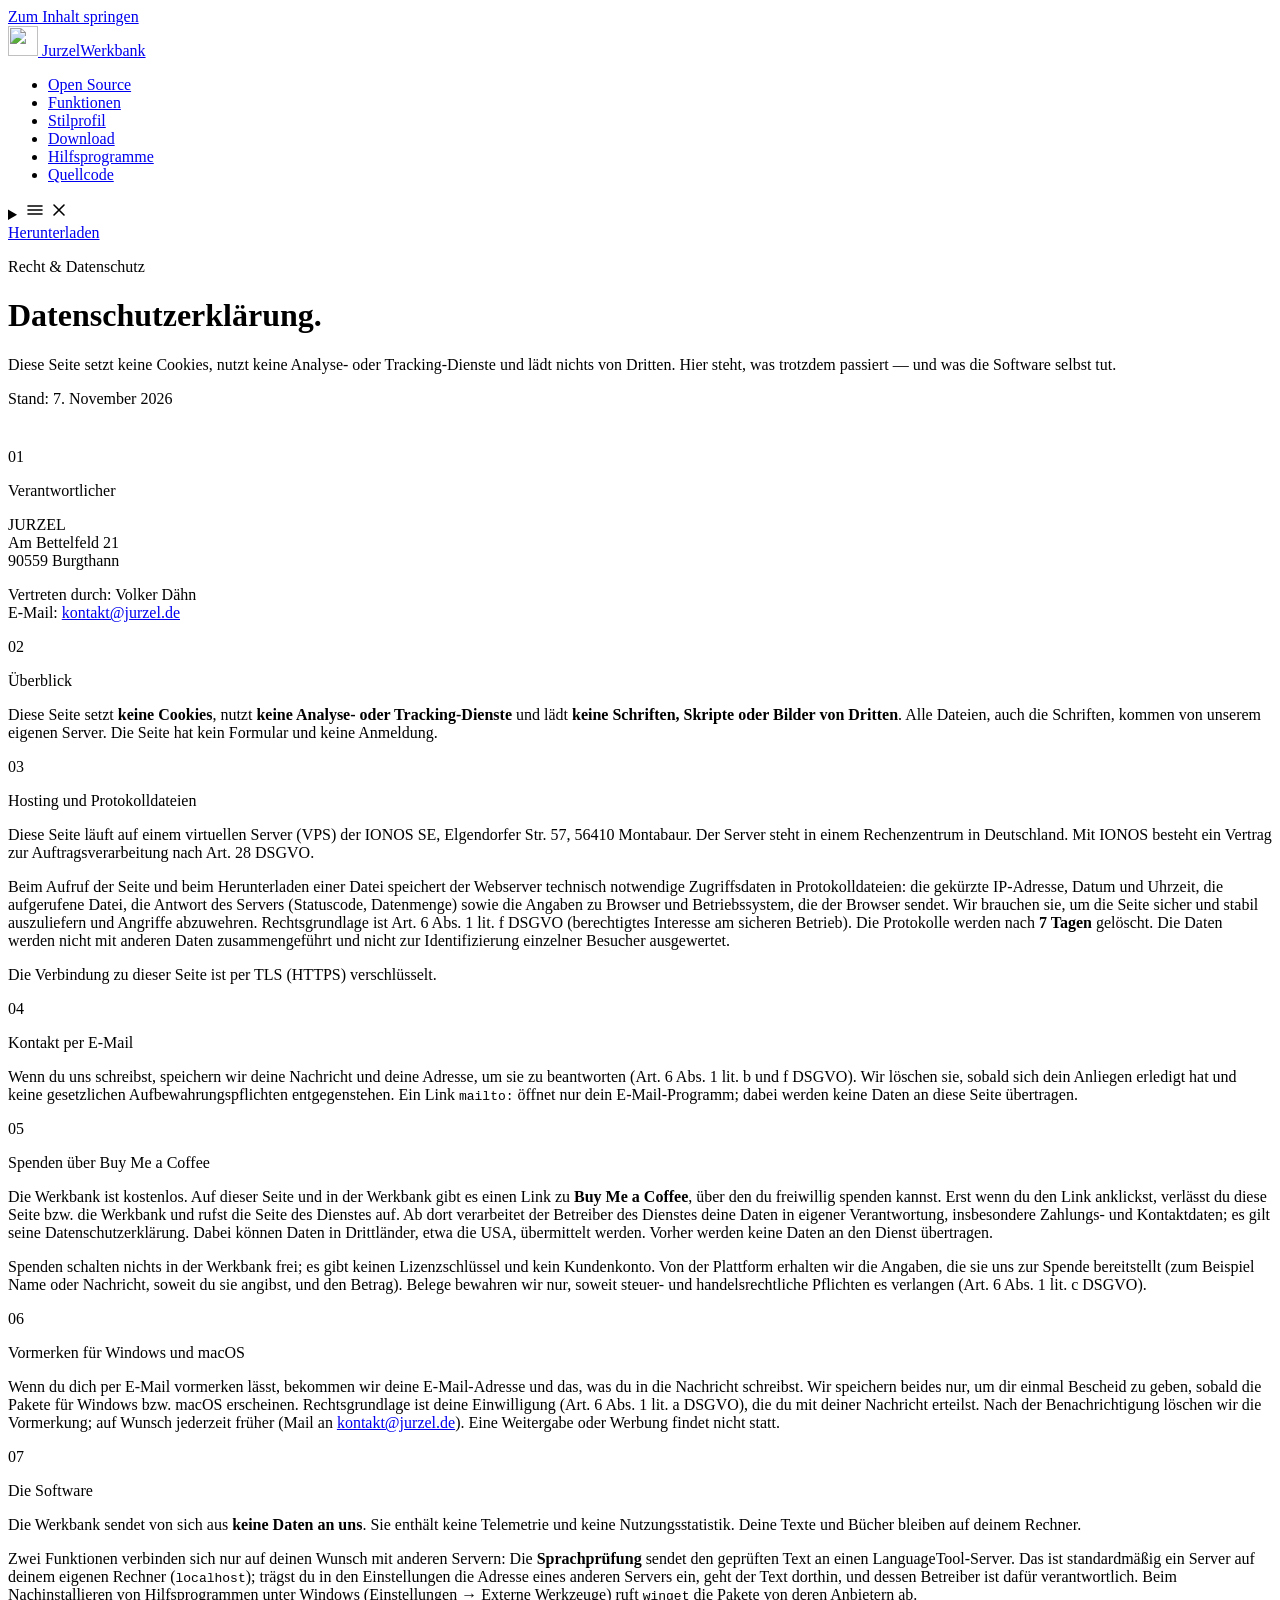
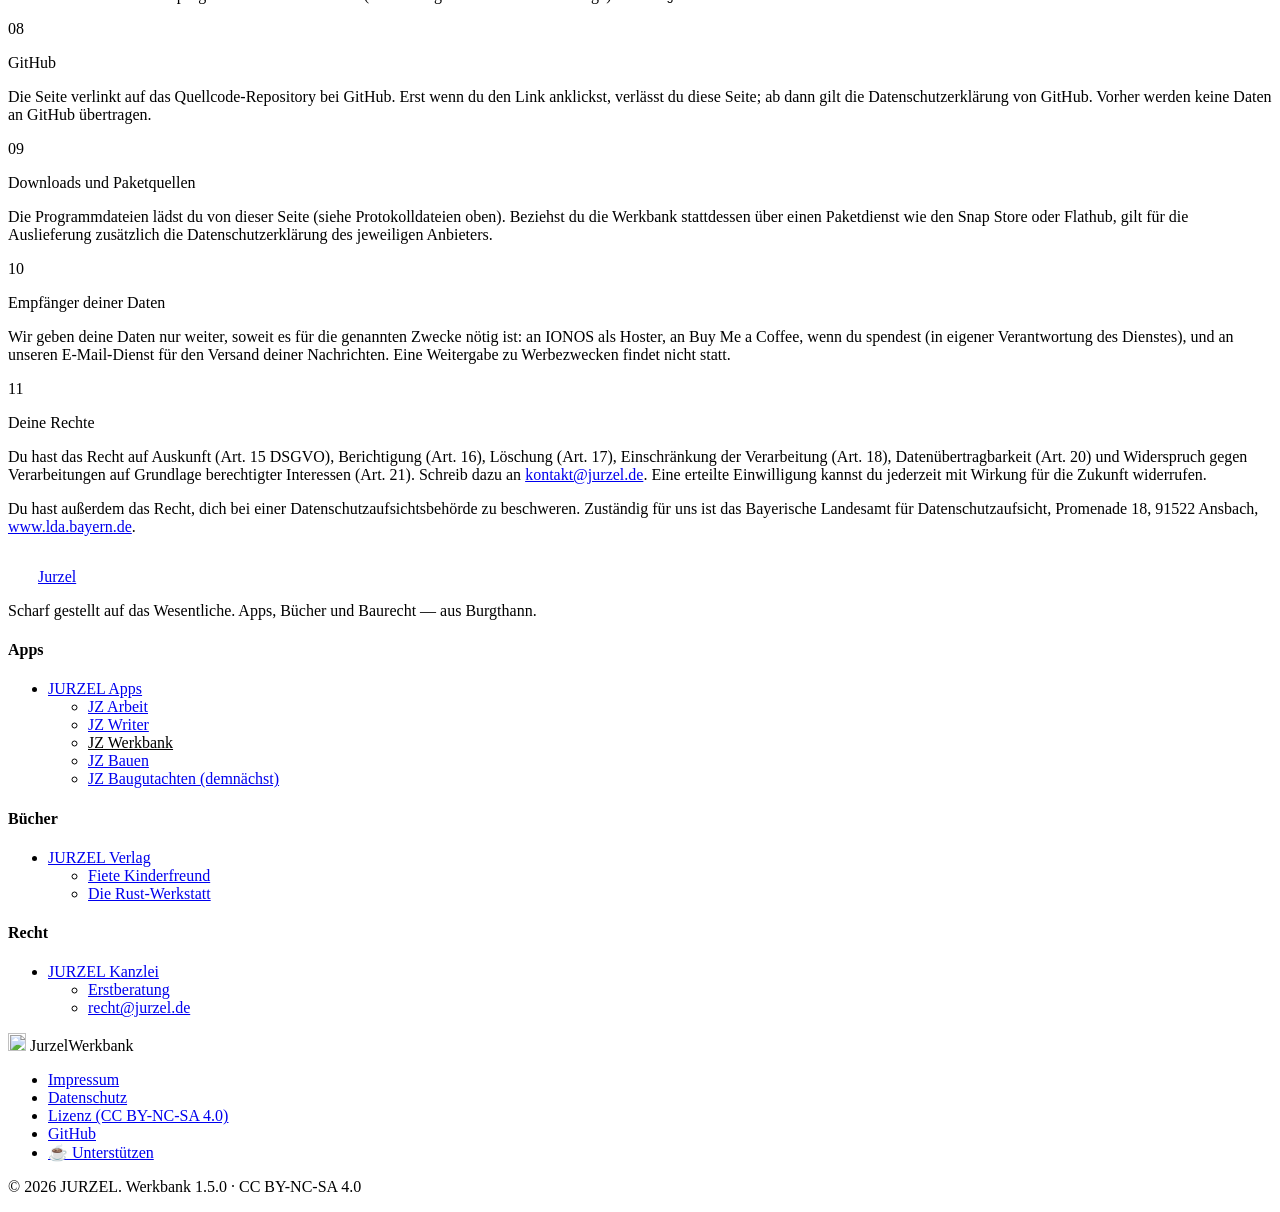
==== commit 2fe8a864: "Aktualisierte Packetierung" ====
--- a/werkstatt-web/datenschutz.html
+++ b/werkstatt-web/datenschutz.html
@@ -1,69 +1,228 @@
-<!doctype html>
+<!DOCTYPE html>
 <html lang="de">
 <head>
-<meta charset="utf-8">
-<meta name="viewport" content="width=device-width, initial-scale=1">
+<meta charset="UTF-8">
+<meta name="viewport" content="width=device-width, initial-scale=1.0, viewport-fit=cover">
+<title>Datenschutzerklärung — JZ Werkbank</title>
+<meta name="description" content="Datenschutzerklärung der JZ-Werkbank-Webseite und der Software: keine Cookies, kein Tracking, keine Telemetrie.">
+<link rel="canonical" href="https://werkbank.jurzel-apps.de/datenschutz.html">
 <meta name="robots" content="noindex">
-<title>Datenschutz</title>
-<link rel="stylesheet" href="schriften/schriften.css">
-<style>
-:root{--bg:#f2f4f7;--text:#1b2129;--leise:#566170;--akzent:#24598a;--linie:#cfd6df;color-scheme:light}
-@media (prefers-color-scheme:dark){:root{--bg:#171c22;--text:#e4e8ee;--leise:#a3adbb;--akzent:#8fb6da;--linie:#374250;color-scheme:dark}}
-body{margin:0;background:var(--bg);color:var(--text);font:400 17px/1.65 "IBM Plex Sans","Segoe UI",system-ui,sans-serif;padding:0 max(16px,env(safe-area-inset-left,0px))}
-main{max-width:720px;margin:0 auto;padding-block:48px 64px}
-h1,h2{font-family:"Newsreader",Georgia,serif;font-weight:560;line-height:1.15;margin:0 0 .6em}
-h2{font-size:1.4rem;margin-top:1.8em}a{color:var(--akzent)}
-.todo{background:#fff3c4;color:#4a3b00;padding:0 4px;border-radius:3px}
-.zurueck{font-size:.9rem;color:var(--leise)}
-</style>
+<meta property="og:type" content="website">
+<meta property="og:site_name" content="JZ Werkbank">
+<meta property="og:locale" content="de_DE">
+<meta property="og:title" content="Datenschutzerklärung — JZ Werkbank">
+<meta property="og:description" content="Datenschutzerklärung der JZ-Werkbank-Webseite und der Software: keine Cookies, kein Tracking, keine Telemetrie.">
+<meta property="og:url" content="https://werkbank.jurzel-apps.de/datenschutz.html">
+<meta property="og:image" content="https://werkbank.jurzel-apps.de/assets/og.png">
+<meta name="twitter:card" content="summary_large_image">
+<meta name="twitter:title" content="Datenschutzerklärung — JZ Werkbank">
+<meta name="twitter:description" content="Datenschutzerklärung der JZ-Werkbank-Webseite und der Software: keine Cookies, kein Tracking, keine Telemetrie.">
+<meta name="twitter:image" content="https://werkbank.jurzel-apps.de/assets/og.png">
+<meta name="theme-color" content="#F7F6F1" media="(prefers-color-scheme: light)">
+<meta name="theme-color" content="#121412" media="(prefers-color-scheme: dark)">
+<link rel="icon" type="image/svg+xml" href="favicon.svg">
+<link rel="apple-touch-icon" href="apple-touch-icon.png">
+<link rel="stylesheet" href="assets/jurzel-web.css">
+<link rel="stylesheet" href="assets/jurzel-haus.css">
+<link rel="stylesheet" href="assets/werkbank.css">
 </head>
 <body>
-<main>
-<p class="zurueck"><a href="index.html">← Zur Werkbank</a></p>
-<h1>Datenschutzerklärung</h1>
-<p class="zurueck">Stand: 7. November 2026</p>
-
-<h2>Verantwortlicher</h2>
-<p>JURZEL<br>
-Am Bettelfeld 21<br>
-90559 Burgthann</p>
-<p>Vertreten durch: Volker Dähn<br>
-E-Mail: <a href="mailto:kontakt@jurzel.de">kontakt@jurzel.de</a></p>
-
-<h2>Überblick</h2>
-<p>Diese Seite setzt <b>keine Cookies</b>, nutzt <b>keine Analyse- oder Tracking-Dienste</b> und lädt <b>keine Schriften, Skripte oder Bilder von Dritten</b>. Alle Dateien, auch die Schriften, kommen von unserem eigenen Server. Die Seite hat kein Formular und keine Anmeldung.</p>
-
-<h2>Hosting und Protokolldateien</h2>
-<p>Diese Seite läuft auf einem virtuellen Server (VPS) der IONOS SE, Elgendorfer Str. 57, 56410 Montabaur. Der Server steht in einem Rechenzentrum in Deutschland. Mit IONOS besteht ein Vertrag zur Auftragsverarbeitung nach Art. 28 DSGVO.</p>
-<p>Beim Aufruf der Seite und beim Herunterladen einer Datei speichert der Webserver technisch notwendige Zugriffsdaten in Protokolldateien: die gekürzte IP-Adresse, Datum und Uhrzeit, die aufgerufene Datei, die Antwort des Servers (Statuscode, Datenmenge) sowie die Angaben zu Browser und Betriebssystem, die der Browser sendet. Wir brauchen sie, um die Seite sicher und stabil auszuliefern und Angriffe abzuwehren. Rechtsgrundlage ist Art. 6 Abs. 1 lit. f DSGVO (berechtigtes Interesse am sicheren Betrieb). Die Protokolle werden nach <b>7 Tagen</b> gelöscht. Die Daten werden nicht mit anderen Daten zusammengeführt und nicht zur Identifizierung einzelner Besucher ausgewertet.</p>
-<p>Die Verbindung zu dieser Seite ist per TLS (HTTPS) verschlüsselt.</p>
-
-<h2>Kontakt per E-Mail</h2>
-<p>Wenn du uns schreibst, speichern wir deine Nachricht und deine Adresse, um sie zu beantworten (Art. 6 Abs. 1 lit. b und f DSGVO). Wir löschen sie, sobald sich dein Anliegen erledigt hat und keine gesetzlichen Aufbewahrungspflichten entgegenstehen. Ein Link <code>mailto:</code> öffnet nur dein E-Mail-Programm; dabei werden keine Daten an diese Seite übertragen.</p>
-
-<h2>Spenden über Buy Me a Coffee</h2>
-<p>Die Werkbank ist kostenlos. Auf dieser Seite und in der Werkbank gibt es einen Link zu <b>Buy Me a Coffee</b>, über den du freiwillig spenden kannst. Erst wenn du den Link anklickst, verlässt du diese Seite bzw. die Werkbank und rufst die Seite des Dienstes auf. Ab dort verarbeitet der Betreiber des Dienstes deine Daten in eigener Verantwortung, insbesondere Zahlungs- und Kontaktdaten; es gilt seine Datenschutzerklärung. Dabei können Daten in Drittländer, etwa die USA, übermittelt werden. Vorher werden keine Daten an den Dienst übertragen.</p>
-<p>Spenden schalten nichts in der Werkbank frei; es gibt keinen Lizenzschlüssel und kein Kundenkonto. Von der Plattform erhalten wir die Angaben, die sie uns zur Spende bereitstellt (zum Beispiel Name oder Nachricht, soweit du sie angibst, und den Betrag). Belege bewahren wir nur, soweit steuer- und handelsrechtliche Pflichten es verlangen (Art. 6 Abs. 1 lit. c DSGVO).</p>
-
-<h2 id="vormerken">Vormerken für Windows und macOS</h2>
-<p>Wenn du dich per E-Mail vormerken lässt, bekommen wir deine E-Mail-Adresse und das, was du in die Nachricht schreibst. Wir speichern beides nur, um dir einmal Bescheid zu geben, sobald die Pakete für Windows bzw. macOS erscheinen. Rechtsgrundlage ist deine Einwilligung (Art. 6 Abs. 1 lit. a DSGVO), die du mit deiner Nachricht erteilst. Nach der Benachrichtigung löschen wir die Vormerkung; auf Wunsch jederzeit früher (Mail an <a href="mailto:kontakt@jurzel.de">kontakt@jurzel.de</a>). Eine Weitergabe oder Werbung findet nicht statt.</p>
-
-<h2>Die Software</h2>
-<p>Die Werkbank sendet von sich aus <b>keine Daten an uns</b>. Sie enthält keine Telemetrie und keine Nutzungsstatistik. Deine Texte und Bücher bleiben auf deinem Rechner.</p>
-<p>Zwei Funktionen verbinden sich nur auf deinen Wunsch mit anderen Servern: Die <b>Sprachprüfung</b> sendet den geprüften Text an einen LanguageTool-Server. Das ist standardmäßig ein Server auf deinem eigenen Rechner (<code>localhost</code>); trägst du in den Einstellungen die Adresse eines anderen Servers ein, geht der Text dorthin, und dessen Betreiber ist dafür verantwortlich. Beim Nachinstallieren von Hilfsprogrammen unter Windows (Einstellungen → Externe Werkzeuge) ruft <code>winget</code> die Pakete von deren Anbietern ab.</p>
-
-<h2>GitHub</h2>
-<p>Die Seite verlinkt auf das Quellcode-Repository bei GitHub. Erst wenn du den Link anklickst, verlässt du diese Seite; ab dann gilt die Datenschutzerklärung von GitHub. Vorher werden keine Daten an GitHub übertragen.</p>
-
-<h2>Downloads und Paketquellen</h2>
-<p>Die Programmdateien lädst du von dieser Seite (siehe Protokolldateien oben). Beziehst du die Werkbank stattdessen über einen Paketdienst wie den Snap Store oder Flathub, gilt für die Auslieferung zusätzlich die Datenschutzerklärung des jeweiligen Anbieters.</p>
-
-<h2>Empfänger deiner Daten</h2>
-<p>Wir geben deine Daten nur weiter, soweit es für die genannten Zwecke nötig ist: an IONOS als Hoster, an Buy Me a Coffee, wenn du spendest (in eigener Verantwortung des Dienstes), und an unseren E-Mail-Dienst für den Versand deiner Nachrichten. Eine Weitergabe zu Werbezwecken findet nicht statt.</p>
-
-<h2>Deine Rechte</h2>
-<p>Du hast das Recht auf Auskunft (Art. 15 DSGVO), Berichtigung (Art. 16), Löschung (Art. 17), Einschränkung der Verarbeitung (Art. 18), Datenübertragbarkeit (Art. 20) und Widerspruch gegen Verarbeitungen auf Grundlage berechtigter Interessen (Art. 21). Schreib dazu an <a href="mailto:kontakt@jurzel.de">kontakt@jurzel.de</a>. Eine erteilte Einwilligung kannst du jederzeit mit Wirkung für die Zukunft widerrufen.</p>
-<p>Du hast außerdem das Recht, dich bei einer Datenschutzaufsichtsbehörde zu beschweren. Zuständig für uns ist das Bayerische Landesamt für Datenschutzaufsicht, Promenade 18, 91522 Ansbach, <a href="https://www.lda.bayern.de">www.lda.bayern.de</a>.</p>
+<a class="skip" href="#main">Zum Inhalt springen</a>
+<nav aria-label="Hauptnavigation">
+  <a href="/" class="nav-logo" aria-label="JZ Werkbank Startseite">
+    <img class="tile" src="assets/jz-werkbank-icon.png" width="30" height="30" alt="">
+    <span class="nav-wordmark">Jurzel</span><span class="nav-sub">Werkbank</span>
+  </a>
+  <ul class="nav-links"><li><a href="index.html#offen">Open Source</a></li><li><a href="index.html#vorteile">Funktionen</a></li><li><a href="index.html#stil">Stilprofil</a></li><li><a href="index.html#download">Download</a></li><li><a href="installation.html">Hilfsprogramme</a></li><li><a href="https://github.com/Kernwaechter/Werkbank" rel="noopener">Quellcode</a></li></ul>
+  <div class="nav-right">
+    <details class="nav-toggle">
+      <summary class="nav-toggle-summary" aria-label="Menü öffnen">
+        <svg class="i-open" width="20" height="20" viewBox="0 0 20 20" fill="none" aria-hidden="true"><path d="M3 6h14M3 10h14M3 14h14" stroke="currentColor" stroke-width="1.6" stroke-linecap="round"/></svg>
+        <svg class="i-close" width="20" height="20" viewBox="0 0 20 20" fill="none" aria-hidden="true"><path d="M5 5l10 10M15 5L5 15" stroke="currentColor" stroke-width="1.6" stroke-linecap="round"/></svg>
+      </summary>
+      <div class="nav-toggle-panel"><a href="index.html#offen">Open Source</a><a href="index.html#vorteile">Funktionen</a><a href="index.html#stil">Stilprofil</a><a href="index.html#download">Download</a><a href="installation.html">Hilfsprogramme</a><a href="https://github.com/Kernwaechter/Werkbank" rel="noopener">Quellcode</a><a href="index.html#download" class="nav-toggle-cta">Herunterladen</a></div>
+    </details>
+    <a href="index.html#download" class="nav-cta">Herunterladen</a>
+  </div>
+</nav>
+<main id="main">
+<header class="legal wrap">
+  <div class="legal-head">
+    <p class="t-label eyebrow">Recht &amp; Datenschutz</p>
+    <h1 class="t-heading">Datenschutz&shy;erklärung.</h1>
+    <p class="t-body">Diese Seite setzt keine Cookies, nutzt keine Analyse- oder Tracking-Dienste und lädt nichts von Dritten. Hier steht, was trotzdem passiert — und was die Software selbst tut.</p>
+    <p class="t-caption legal-meta">Stand: 7. November 2026</p>
+  </div>
+</header>
+<section style="padding-top:24px">
+  <div class="wrap">
+    <div class="mp-list">
+      <div class="mp">
+        <span class="mp-n">01</span>
+        <div class="mp-body-wrap is-legal">
+          <p class="mp-title">Verantwortlicher</p>
+          <div class="mp-body">
+            <p>JURZEL<br>
+            Am Bettelfeld 21<br>
+            90559 Burgthann</p>
+            <p>Vertreten durch: Volker Dähn<br>
+            E-Mail: <a href="mailto:kontakt@jurzel.de">kontakt@jurzel.de</a></p>
+          </div>
+        </div>
+      </div>
+      <div class="mp">
+        <span class="mp-n">02</span>
+        <div class="mp-body-wrap is-legal">
+          <p class="mp-title">Überblick</p>
+          <div class="mp-body">
+            <p>Diese Seite setzt <b>keine Cookies</b>, nutzt <b>keine Analyse- oder Tracking-Dienste</b> und lädt <b>keine Schriften, Skripte oder Bilder von Dritten</b>. Alle Dateien, auch die Schriften, kommen von unserem eigenen Server. Die Seite hat kein Formular und keine Anmeldung.</p>
+          </div>
+        </div>
+      </div>
+      <div class="mp">
+        <span class="mp-n">03</span>
+        <div class="mp-body-wrap is-legal">
+          <p class="mp-title">Hosting und Protokolldateien</p>
+          <div class="mp-body">
+            <p>Diese Seite läuft auf einem virtuellen Server (VPS) der IONOS SE, Elgendorfer Str. 57, 56410 Montabaur. Der Server steht in einem Rechenzentrum in Deutschland. Mit IONOS besteht ein Vertrag zur Auftragsverarbeitung nach Art. 28 DSGVO.</p>
+            <p>Beim Aufruf der Seite und beim Herunterladen einer Datei speichert der Webserver technisch notwendige Zugriffsdaten in Protokolldateien: die gekürzte IP-Adresse, Datum und Uhrzeit, die aufgerufene Datei, die Antwort des Servers (Statuscode, Datenmenge) sowie die Angaben zu Browser und Betriebssystem, die der Browser sendet. Wir brauchen sie, um die Seite sicher und stabil auszuliefern und Angriffe abzuwehren. Rechtsgrundlage ist Art. 6 Abs. 1 lit. f DSGVO (berechtigtes Interesse am sicheren Betrieb). Die Protokolle werden nach <b>7 Tagen</b> gelöscht. Die Daten werden nicht mit anderen Daten zusammengeführt und nicht zur Identifizierung einzelner Besucher ausgewertet.</p>
+            <p>Die Verbindung zu dieser Seite ist per TLS (HTTPS) verschlüsselt.</p>
+          </div>
+        </div>
+      </div>
+      <div class="mp">
+        <span class="mp-n">04</span>
+        <div class="mp-body-wrap is-legal">
+          <p class="mp-title">Kontakt per E-Mail</p>
+          <div class="mp-body">
+            <p>Wenn du uns schreibst, speichern wir deine Nachricht und deine Adresse, um sie zu beantworten (Art. 6 Abs. 1 lit. b und f DSGVO). Wir löschen sie, sobald sich dein Anliegen erledigt hat und keine gesetzlichen Aufbewahrungspflichten entgegenstehen. Ein Link <code>mailto:</code> öffnet nur dein E-Mail-Programm; dabei werden keine Daten an diese Seite übertragen.</p>
+          </div>
+        </div>
+      </div>
+      <div class="mp">
+        <span class="mp-n">05</span>
+        <div class="mp-body-wrap is-legal">
+          <p class="mp-title">Spenden über Buy Me a Coffee</p>
+          <div class="mp-body">
+            <p>Die Werkbank ist kostenlos. Auf dieser Seite und in der Werkbank gibt es einen Link zu <b>Buy Me a Coffee</b>, über den du freiwillig spenden kannst. Erst wenn du den Link anklickst, verlässt du diese Seite bzw. die Werkbank und rufst die Seite des Dienstes auf. Ab dort verarbeitet der Betreiber des Dienstes deine Daten in eigener Verantwortung, insbesondere Zahlungs- und Kontaktdaten; es gilt seine Datenschutzerklärung. Dabei können Daten in Drittländer, etwa die USA, übermittelt werden. Vorher werden keine Daten an den Dienst übertragen.</p>
+            <p>Spenden schalten nichts in der Werkbank frei; es gibt keinen Lizenzschlüssel und kein Kundenkonto. Von der Plattform erhalten wir die Angaben, die sie uns zur Spende bereitstellt (zum Beispiel Name oder Nachricht, soweit du sie angibst, und den Betrag). Belege bewahren wir nur, soweit steuer- und handelsrechtliche Pflichten es verlangen (Art. 6 Abs. 1 lit. c DSGVO).</p>
+          </div>
+        </div>
+      </div>
+      <div class="mp" id="vormerken">
+        <span class="mp-n">06</span>
+        <div class="mp-body-wrap is-legal">
+          <p class="mp-title">Vormerken für Windows und macOS</p>
+          <div class="mp-body">
+            <p>Wenn du dich per E-Mail vormerken lässt, bekommen wir deine E-Mail-Adresse und das, was du in die Nachricht schreibst. Wir speichern beides nur, um dir einmal Bescheid zu geben, sobald die Pakete für Windows bzw. macOS erscheinen. Rechtsgrundlage ist deine Einwilligung (Art. 6 Abs. 1 lit. a DSGVO), die du mit deiner Nachricht erteilst. Nach der Benachrichtigung löschen wir die Vormerkung; auf Wunsch jederzeit früher (Mail an <a href="mailto:kontakt@jurzel.de">kontakt@jurzel.de</a>). Eine Weitergabe oder Werbung findet nicht statt.</p>
+          </div>
+        </div>
+      </div>
+      <div class="mp">
+        <span class="mp-n">07</span>
+        <div class="mp-body-wrap is-legal">
+          <p class="mp-title">Die Software</p>
+          <div class="mp-body">
+            <p>Die Werkbank sendet von sich aus <b>keine Daten an uns</b>. Sie enthält keine Telemetrie und keine Nutzungsstatistik. Deine Texte und Bücher bleiben auf deinem Rechner.</p>
+            <p>Zwei Funktionen verbinden sich nur auf deinen Wunsch mit anderen Servern: Die <b>Sprachprüfung</b> sendet den geprüften Text an einen LanguageTool-Server. Das ist standardmäßig ein Server auf deinem eigenen Rechner (<code>localhost</code>); trägst du in den Einstellungen die Adresse eines anderen Servers ein, geht der Text dorthin, und dessen Betreiber ist dafür verantwortlich. Beim Nachinstallieren von Hilfsprogrammen unter Windows (Einstellungen → Externe Werkzeuge) ruft <code>winget</code> die Pakete von deren Anbietern ab.</p>
+          </div>
+        </div>
+      </div>
+      <div class="mp">
+        <span class="mp-n">08</span>
+        <div class="mp-body-wrap is-legal">
+          <p class="mp-title">GitHub</p>
+          <div class="mp-body">
+            <p>Die Seite verlinkt auf das Quellcode-Repository bei GitHub. Erst wenn du den Link anklickst, verlässt du diese Seite; ab dann gilt die Datenschutzerklärung von GitHub. Vorher werden keine Daten an GitHub übertragen.</p>
+          </div>
+        </div>
+      </div>
+      <div class="mp">
+        <span class="mp-n">09</span>
+        <div class="mp-body-wrap is-legal">
+          <p class="mp-title">Downloads und Paketquellen</p>
+          <div class="mp-body">
+            <p>Die Programmdateien lädst du von dieser Seite (siehe Protokolldateien oben). Beziehst du die Werkbank stattdessen über einen Paketdienst wie den Snap Store oder Flathub, gilt für die Auslieferung zusätzlich die Datenschutzerklärung des jeweiligen Anbieters.</p>
+          </div>
+        </div>
+      </div>
+      <div class="mp">
+        <span class="mp-n">10</span>
+        <div class="mp-body-wrap is-legal">
+          <p class="mp-title">Empfänger deiner Daten</p>
+          <div class="mp-body">
+            <p>Wir geben deine Daten nur weiter, soweit es für die genannten Zwecke nötig ist: an IONOS als Hoster, an Buy Me a Coffee, wenn du spendest (in eigener Verantwortung des Dienstes), und an unseren E-Mail-Dienst für den Versand deiner Nachrichten. Eine Weitergabe zu Werbezwecken findet nicht statt.</p>
+          </div>
+        </div>
+      </div>
+      <div class="mp" style="border-bottom:none">
+        <span class="mp-n">11</span>
+        <div class="mp-body-wrap is-legal">
+          <p class="mp-title">Deine Rechte</p>
+          <div class="mp-body">
+            <p>Du hast das Recht auf Auskunft (Art. 15 DSGVO), Berichtigung (Art. 16), Löschung (Art. 17), Einschränkung der Verarbeitung (Art. 18), Datenübertragbarkeit (Art. 20) und Widerspruch gegen Verarbeitungen auf Grundlage berechtigter Interessen (Art. 21). Schreib dazu an <a href="mailto:kontakt@jurzel.de">kontakt@jurzel.de</a>. Eine erteilte Einwilligung kannst du jederzeit mit Wirkung für die Zukunft widerrufen.</p>
+            <p>Du hast außerdem das Recht, dich bei einer Datenschutzaufsichtsbehörde zu beschweren. Zuständig für uns ist das Bayerische Landesamt für Datenschutzaufsicht, Promenade 18, 91522 Ansbach, <a href="https://www.lda.bayern.de">www.lda.bayern.de</a>.</p>
+          </div>
+        </div>
+      </div>
+    </div>
+  </div>
+</section>
 </main>
+<div class="haus">
+  <div class="haus-in">
+    <div class="haus-brand">
+      <a href="https://jurzel.de/" class="nav-logo" aria-label="JURZEL Startseite"><svg class="tile" width="30" height="30" viewBox="0 0 64 64" aria-hidden="true"><use href="#t-dach"/></svg><span class="nav-wordmark">Jurzel</span></a>
+      <p>Scharf gestellt auf das Wesentliche. Apps, Bücher und Baurecht — aus Burgthann.</p>
+    </div>
+    <div class="haus-self">
+      <h4>Apps</h4>
+      <ul class="haus-self-list">
+        <li><a href="https://jurzel-apps.de/">JURZEL Apps</a>
+          <ul>
+            <li><a href="https://arbeit.jurzel-apps.de/">JZ Arbeit</a></li>
+            <li><a href="https://writer.jurzel-apps.de/">JZ Writer</a></li>
+            <li><a href="https://werkbank.jurzel-apps.de/" aria-current="page" style="color:var(--g)">JZ Werkbank</a></li>
+            <li><a href="https://bauen.jurzel-apps.de/">JZ Bauen</a></li>
+            <li><a href="https://baugutachten.jurzel-apps.de/">JZ Baugutachten (demnächst)</a></li>
+          </ul></li>
+      </ul>
+    </div>
+    <div>
+      <h4>Bücher</h4>
+      <ul>
+        <li><a href="https://jurzel-verlag.de/">JURZEL Verlag</a>
+          <ul>
+            <li><a href="https://fiete-kinderfreund.de/">Fiete Kinderfreund</a></li>
+            <li><a href="https://rust-werkstatt.de/">Die Rust-Werkstatt</a></li>
+          </ul></li>
+      </ul>
+    </div>
+    <div>
+      <h4>Recht</h4>
+      <ul>
+        <li><a href="https://jurzel-kanzlei.de/">JURZEL Kanzlei</a>
+          <ul>
+            <li><a href="https://jurzel-kanzlei.de/#erstberatung">Erstberatung</a></li>
+            <li><a href="mailto:recht@jurzel.de">recht@jurzel.de</a></li>
+          </ul></li>
+      </ul>
+    </div>
+  </div>
+</div>
+<footer>
+  <div class="f-logo">
+    <img class="tile" src="assets/jz-werkbank-icon.png" width="18" height="18" alt="">
+    <span class="f-wm">Jurzel</span><span class="nav-sub">Werkbank</span>
+  </div>
+  <ul class="f-links">
+    <li><a href="impressum.html">Impressum</a></li>
+    <li><a href="datenschutz.html">Datenschutz</a></li>
+    <li><a href="lizenz.html">Lizenz (CC BY-NC-SA 4.0)</a></li>
+    <li><a href="https://github.com/Kernwaechter/Werkbank" rel="noopener">GitHub</a></li>
+    <li><a href="https://buymeacoffee.com/services5" rel="noopener">☕ Unterstützen</a></li>
+  </ul>
+  <p class="f-copy">© 2026 JURZEL. Werkbank 1.5.0 · CC BY-NC-SA 4.0</p>
+</footer>
 </body>
 </html>
